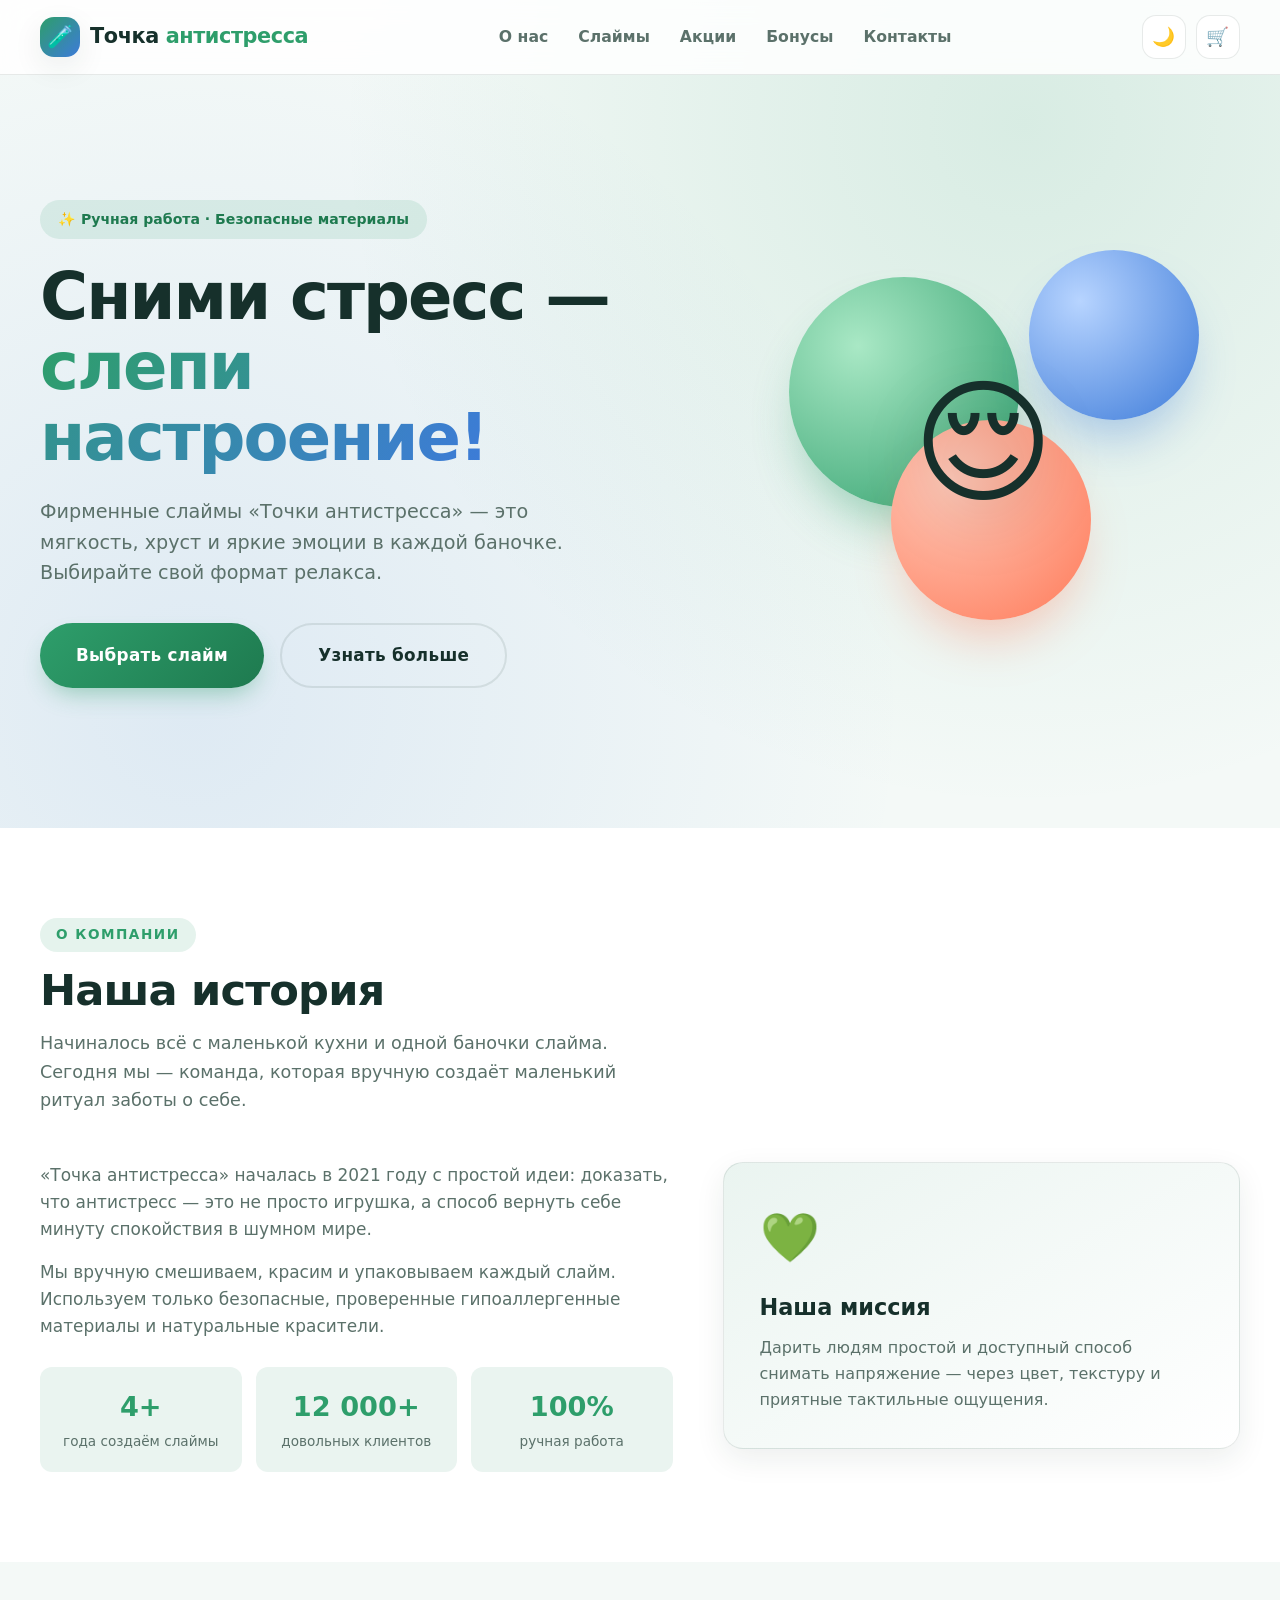
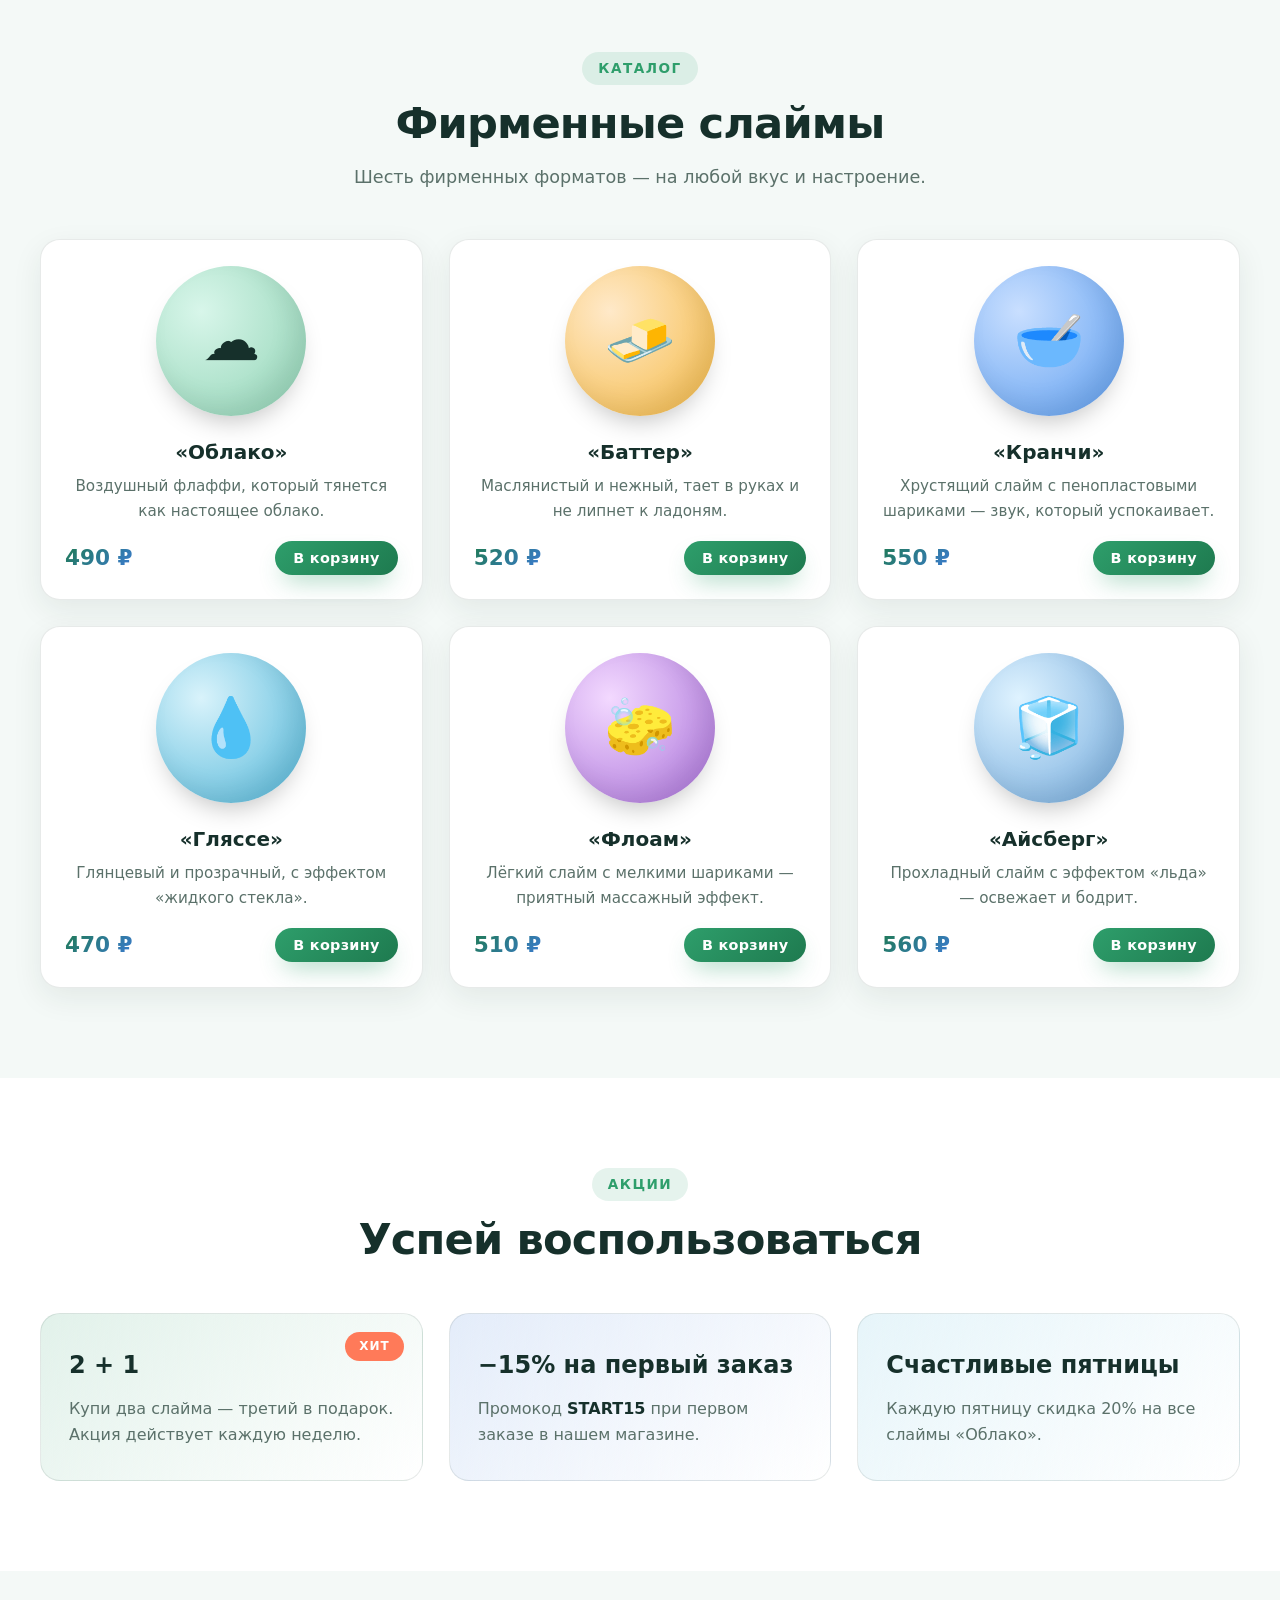
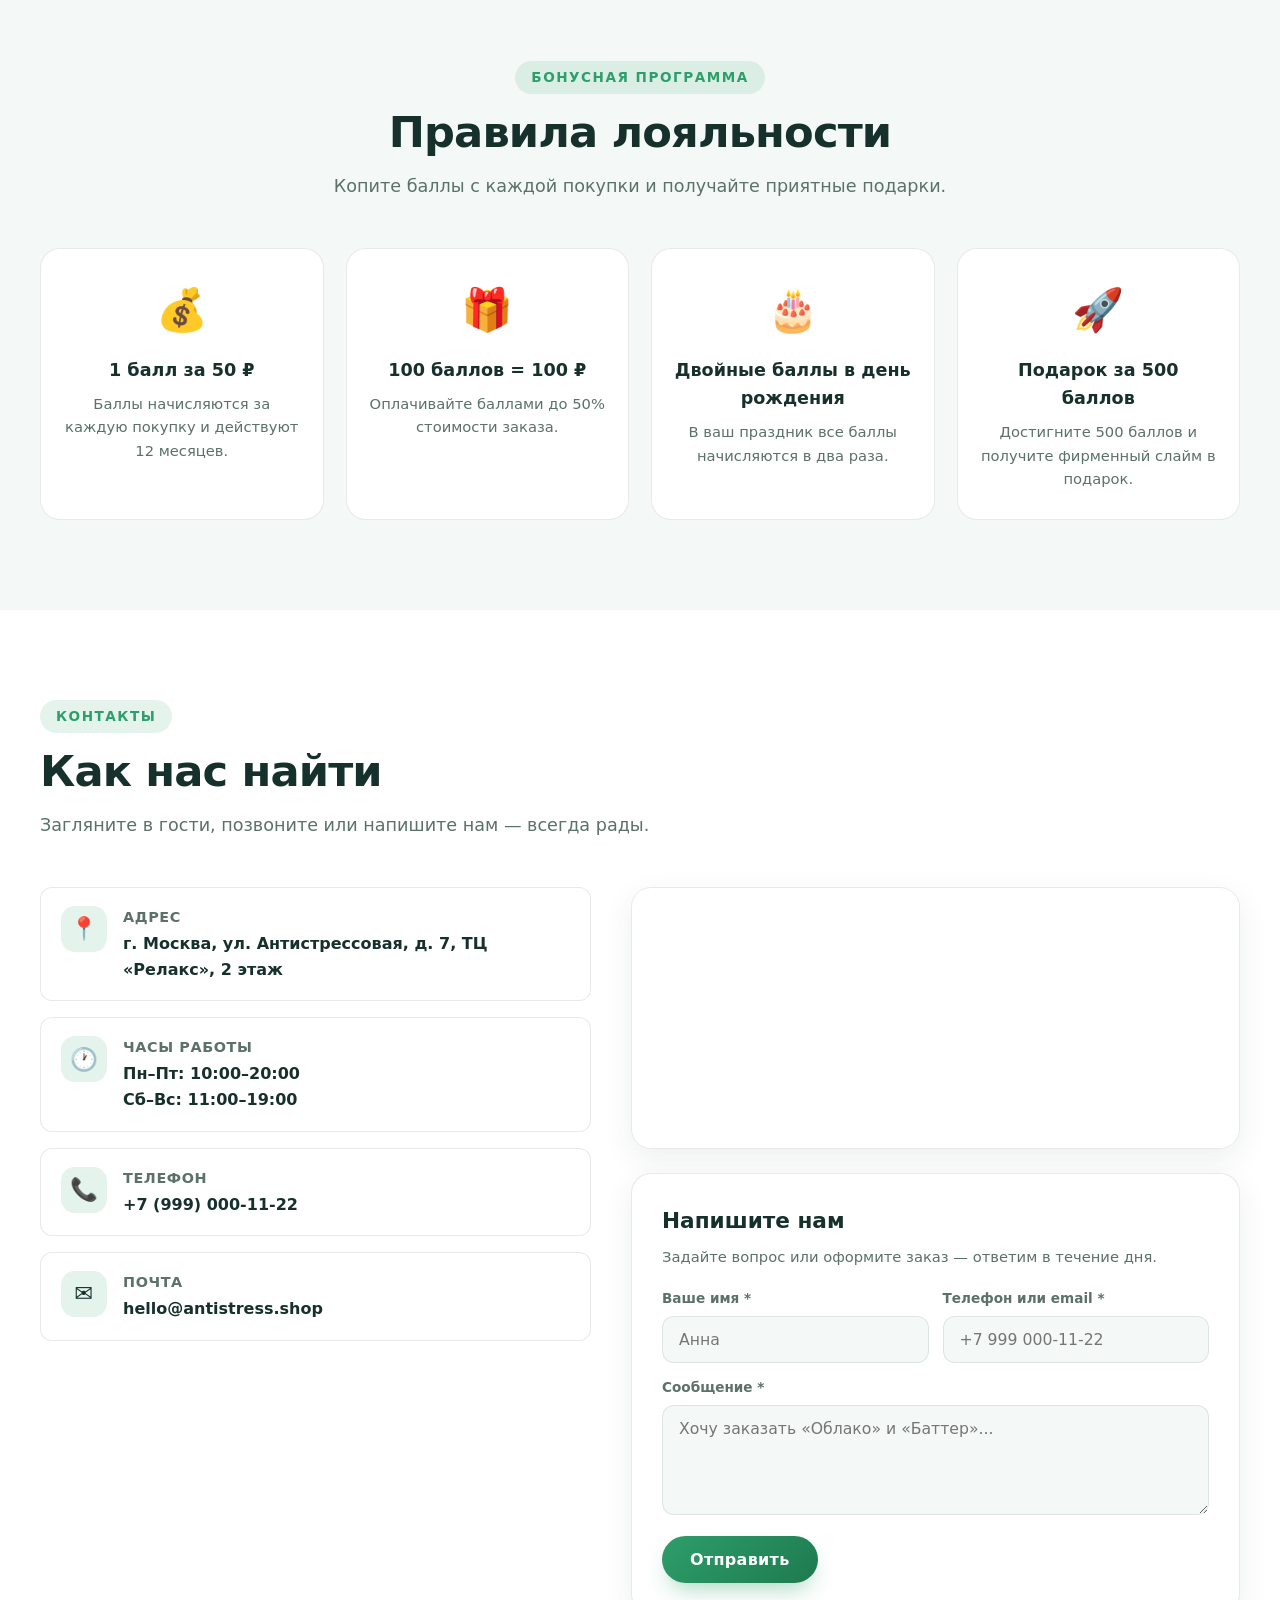
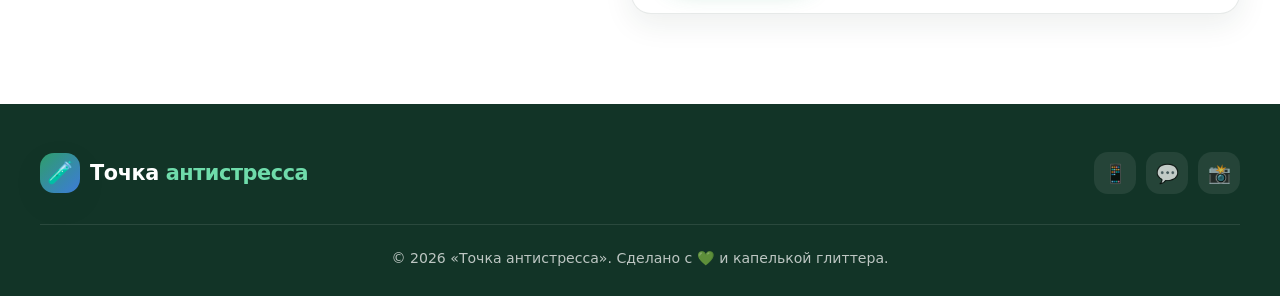
==== index.html @ 7a7b6941 "Первый коммит" ====
<!DOCTYPE html>
<html lang="ru" data-theme="light">
<head>
  <meta charset="UTF-8">
  <meta name="viewport" content="width=device-width, initial-scale=1.0">
  <title>Точка антистресса — магазин фирменных слаймов</title>

  <!-- SEO -->
  <meta name="description" content="«Точка антистресса» — фирменные слаймы ручной работы. Мягкие, хрустящие и ароматные антистрессы, которые возвращают спокойствие. Доставка по Москве.">
  <meta name="keywords" content="слаймы, антистресс, магазин слаймов, слайм ручной работы, подарок, точечка антистресса">
  <meta name="theme-color" content="#2e9e6b">

  <!-- Open Graph -->
  <meta property="og:type" content="website">
  <meta property="og:title" content="Точка антистресса — магазин фирменных слаймов">
  <meta property="og:description" content="Мягкие, хрустящие и ароматные слаймы ручной работы. Сними стресс — слепи настроение!">
  <meta property="og:locale" content="ru_RU">

  <!-- Favicon (SVG 🫧) -->
  <link rel="icon" href="data:image/svg+xml,<svg xmlns='http://www.w3.org/2000/svg' viewBox='0 0 100 100'><text y='.9em' font-size='90'>🧪</text></svg>">

  <link rel="stylesheet" href="css/styles.css">
</head>
<body>

  <!-- ===== Шапка ===== -->
  <header class="header">
    <div class="container header__inner">
      <a href="#hero" class="logo" aria-label="Точка антистресса — на главную">
        <span class="logo__icon" aria-hidden="true">🧪</span>
        <span>Точка <b>антистресса</b></span>
      </a>

      <button class="nav-burger" aria-label="Открыть меню" aria-expanded="false">
        <span></span><span></span><span></span>
      </button>

      <nav class="nav" aria-label="Основное меню">
        <ul class="nav__list">
          <li><a href="#about" class="nav__link">О нас</a></li>
          <li><a href="#products" class="nav__link">Слаймы</a></li>
          <li><a href="#promo" class="nav__link">Акции</a></li>
          <li><a href="#bonus" class="nav__link">Бонусы</a></li>
          <li><a href="#contacts" class="nav__link">Контакты</a></li>
        </ul>
      </nav>

      <div class="header__actions">
        <button class="icon-btn theme-toggle" aria-label="Переключить тему" aria-pressed="false">🌙</button>
        <button class="icon-btn cart-btn" aria-label="Открыть корзину">
          <span aria-hidden="true">🛒</span>
          <span class="cart-btn__badge" aria-hidden="true">0</span>
        </button>
      </div>
    </div>
  </header>

  <main>
    <!-- ===== Hero ===== -->
    <section id="hero" class="hero">
      <div class="container hero__inner">
        <div class="hero__content">
          <p class="hero__badge">✨ Ручная работа · Безопасные материалы</p>
          <h1 class="hero__title">Сними стресс —<br><span class="gradient-text">слепи настроение!</span></h1>
          <p class="hero__subtitle">Фирменные слаймы «Точки антистресса» — это мягкость, хруст и яркие эмоции в каждой баночке. Выбирайте свой формат релакса.</p>
          <div class="hero__actions">
            <a href="#products" class="btn btn--primary btn--lg">Выбрать слайм</a>
            <a href="#about" class="btn btn--ghost btn--lg">Узнать больше</a>
          </div>
        </div>
        <div class="hero__visual" aria-hidden="true">
          <div class="hero__blob hero__blob--1"></div>
          <div class="hero__blob hero__blob--2"></div>
          <div class="hero__blob hero__blob--3"></div>
          <div class="hero__emoji">😌</div>
        </div>
      </div>
    </section>

    <!-- ===== О нас ===== -->
    <section id="about" class="section about">
      <div class="container">
        <div class="section__head reveal">
          <p class="section__tag">О компании</p>
          <h2 class="section__title">Наша история</h2>
          <p class="section__lead">Начиналось всё с маленькой кухни и одной баночки слайма. Сегодня мы — команда, которая вручную создаёт маленький ритуал заботы о себе.</p>
        </div>
        <div class="about__grid">
          <div class="about__text reveal">
            <p>«Точка антистресса» началась в 2021 году с простой идеи: доказать, что антистресс — это не просто игрушка, а способ вернуть себе минуту спокойствия в шумном мире.</p>
            <p>Мы вручную смешиваем, красим и упаковываем каждый слайм. Используем только безопасные, проверенные гипоаллергенные материалы и натуральные красители.</p>
            <div class="about__facts">
              <div class="about__fact"><span>4+</span><small>года создаём слаймы</small></div>
              <div class="about__fact"><span>12 000+</span><small>довольных клиентов</small></div>
              <div class="about__fact"><span>100%</span><small>ручная работа</small></div>
            </div>
          </div>
          <div class="about__card reveal">
            <div class="about__card-emoji" aria-hidden="true">💚</div>
            <h3>Наша миссия</h3>
            <p>Дарить людям простой и доступный способ снимать напряжение — через цвет, текстуру и приятные тактильные ощущения.</p>
          </div>
        </div>
      </div>
    </section>

    <!-- ===== Каталог ===== -->
    <section id="products" class="section products">
      <div class="container">
        <div class="section__head section__head--center reveal">
          <p class="section__tag">Каталог</p>
          <h2 class="section__title">Фирменные слаймы</h2>
          <p class="section__lead">Шесть фирменных форматов — на любой вкус и настроение.</p>
        </div>
        <div class="products__grid">
          <article class="card reveal">
            <div class="card__media card__media--cloud" aria-hidden="true">☁️</div>
            <h3 class="card__title">«Облако»</h3>
            <p class="card__desc">Воздушный флаффи, который тянется как настоящее облако.</p>
            <div class="card__footer">
              <span class="card__price">490 ₽</span>
              <button class="btn btn--primary btn--sm btn--add" data-id="cloud" data-name="Облако" data-price="490" data-emoji="☁️">В корзину</button>
            </div>
          </article>

          <article class="card reveal">
            <div class="card__media card__media--butter" aria-hidden="true">🧈</div>
            <h3 class="card__title">«Баттер»</h3>
            <p class="card__desc">Маслянистый и нежный, тает в руках и не липнет к ладоням.</p>
            <div class="card__footer">
              <span class="card__price">520 ₽</span>
              <button class="btn btn--primary btn--sm btn--add" data-id="butter" data-name="Баттер" data-price="520" data-emoji="🧈">В корзину</button>
            </div>
          </article>

          <article class="card reveal">
            <div class="card__media card__media--crunchy" aria-hidden="true">🥣</div>
            <h3 class="card__title">«Кранчи»</h3>
            <p class="card__desc">Хрустящий слайм с пенопластовыми шариками — звук, который успокаивает.</p>
            <div class="card__footer">
              <span class="card__price">550 ₽</span>
              <button class="btn btn--primary btn--sm btn--add" data-id="crunchy" data-name="Кранчи" data-price="550" data-emoji="🥣">В корзину</button>
            </div>
          </article>

          <article class="card reveal">
            <div class="card__media card__media--glossy" aria-hidden="true">💧</div>
            <h3 class="card__title">«Гляссе»</h3>
            <p class="card__desc">Глянцевый и прозрачный, с эффектом «жидкого стекла».</p>
            <div class="card__footer">
              <span class="card__price">470 ₽</span>
              <button class="btn btn--primary btn--sm btn--add" data-id="glossy" data-name="Гляссе" data-price="470" data-emoji="💧">В корзину</button>
            </div>
          </article>

          <article class="card reveal">
            <div class="card__media card__media--floam" aria-hidden="true">🧽</div>
            <h3 class="card__title">«Флоам»</h3>
            <p class="card__desc">Лёгкий слайм с мелкими шариками — приятный массажный эффект.</p>
            <div class="card__footer">
              <span class="card__price">510 ₽</span>
              <button class="btn btn--primary btn--sm btn--add" data-id="floam" data-name="Флоам" data-price="510" data-emoji="🧽">В корзину</button>
            </div>
          </article>

          <article class="card reveal">
            <div class="card__media card__media--iceberg" aria-hidden="true">🧊</div>
            <h3 class="card__title">«Айсберг»</h3>
            <p class="card__desc">Прохладный слайм с эффектом «льда» — освежает и бодрит.</p>
            <div class="card__footer">
              <span class="card__price">560 ₽</span>
              <button class="btn btn--primary btn--sm btn--add" data-id="iceberg" data-name="Айсберг" data-price="560" data-emoji="🧊">В корзину</button>
            </div>
          </article>
        </div>
      </div>
    </section>

    <!-- ===== Акции ===== -->
    <section id="promo" class="section promo">
      <div class="container">
        <div class="section__head section__head--center reveal">
          <p class="section__tag">Акции</p>
          <h2 class="section__title">Успей воспользоваться</h2>
        </div>
        <div class="promo__grid">
          <article class="promo-card promo-card--green reveal">
            <span class="promo-card__badge">Хит</span>
            <h3 class="promo-card__title">2 + 1</h3>
            <p class="promo-card__text">Купи два слайма — третий в подарок. Акция действует каждую неделю.</p>
          </article>
          <article class="promo-card promo-card--blue reveal">
            <h3 class="promo-card__title">−15% на первый заказ</h3>
            <p class="promo-card__text">Промокод <b>START15</b> при первом заказе в нашем магазине.</p>
          </article>
          <article class="promo-card promo-card--mint reveal">
            <h3 class="promo-card__title">Счастливые пятницы</h3>
            <p class="promo-card__text">Каждую пятницу скидка 20% на все слаймы «Облако».</p>
          </article>
        </div>
      </div>
    </section>

    <!-- ===== Бонусы ===== -->
    <section id="bonus" class="section bonus">
      <div class="container">
        <div class="section__head section__head--center reveal">
          <p class="section__tag">Бонусная программа</p>
          <h2 class="section__title">Правила лояльности</h2>
          <p class="section__lead">Копите баллы с каждой покупки и получайте приятные подарки.</p>
        </div>
        <div class="bonus__grid">
          <div class="bonus__card reveal">
            <span class="bonus__icon" aria-hidden="true">💰</span>
            <h3 class="bonus__title">1 балл за 50 ₽</h3>
            <p class="bonus__text">Баллы начисляются за каждую покупку и действуют 12 месяцев.</p>
          </div>
          <div class="bonus__card reveal">
            <span class="bonus__icon" aria-hidden="true">🎁</span>
            <h3 class="bonus__title">100 баллов = 100 ₽</h3>
            <p class="bonus__text">Оплачивайте баллами до 50% стоимости заказа.</p>
          </div>
          <div class="bonus__card reveal">
            <span class="bonus__icon" aria-hidden="true">🎂</span>
            <h3 class="bonus__title">Двойные баллы в день рождения</h3>
            <p class="bonus__text">В ваш праздник все баллы начисляются в два раза.</p>
          </div>
          <div class="bonus__card reveal">
            <span class="bonus__icon" aria-hidden="true">🚀</span>
            <h3 class="bonus__title">Подарок за 500 баллов</h3>
            <p class="bonus__text">Достигните 500 баллов и получите фирменный слайм в подарок.</p>
          </div>
        </div>
      </div>
    </section>

    <!-- ===== Контакты ===== -->
    <section id="contacts" class="section contacts">
      <div class="container">
        <div class="section__head reveal">
          <p class="section__tag">Контакты</p>
          <h2 class="section__title">Как нас найти</h2>
          <p class="section__lead">Загляните в гости, позвоните или напишите нам — всегда рады.</p>
        </div>
        <div class="contacts__grid">
          <div class="contacts__info">
            <div class="contact-item reveal">
              <span class="contact-item__icon" aria-hidden="true">📍</span>
              <div>
                <h3 class="contact-item__title">Адрес</h3>
                <p class="contact-item__text">г. Москва, ул. Антистрессовая, д. 7, ТЦ «Релакс», 2 этаж</p>
              </div>
            </div>
            <div class="contact-item reveal">
              <span class="contact-item__icon" aria-hidden="true">🕐</span>
              <div>
                <h3 class="contact-item__title">Часы работы</h3>
                <p class="contact-item__text">Пн–Пт: 10:00–20:00<br>Сб–Вс: 11:00–19:00</p>
              </div>
            </div>
            <div class="contact-item reveal">
              <span class="contact-item__icon" aria-hidden="true">📞</span>
              <div>
                <h3 class="contact-item__title">Телефон</h3>
                <p class="contact-item__text"><a href="tel:+79990001122">+7 (999) 000-11-22</a></p>
              </div>
            </div>
            <div class="contact-item reveal">
              <span class="contact-item__icon" aria-hidden="true">✉️</span>
              <div>
                <h3 class="contact-item__title">Почта</h3>
                <p class="contact-item__text"><a href="mailto:hello@antistress.shop">hello@antistress.shop</a></p>
              </div>
            </div>
          </div>

          <div class="contacts__right">
            <div class="contacts__map reveal">
              <iframe
                src="https://yandex.ru/map-widget/v1/?text=Москва,%20ТЦ%20Релакс&z=16"
                title="Карта: ТЦ «Релакс» в Москве"
                loading="lazy"
                allowfullscreen></iframe>
            </div>

            <form class="form reveal" novalidate>
              <h3 class="form__title">Напишите нам</h3>
              <p class="form__hint">Задайте вопрос или оформите заказ — ответим в течение дня.</p>

              <div class="form__status" role="status" aria-live="polite"></div>

              <div class="form__row">
                <div class="form__group">
                  <label class="form__label" for="f-name">Ваше имя *</label>
                  <input class="form__input" id="f-name" name="name" type="text" placeholder="Анна" autocomplete="name">
                  <p class="form__error">Введите имя (минимум 2 символа)</p>
                </div>
                <div class="form__group">
                  <label class="form__label" for="f-contact">Телефон или email *</label>
                  <input class="form__input" id="f-contact" name="contact" type="text" placeholder="+7 999 000-11-22">
                  <p class="form__error">Введите корректный телефон или email</p>
                </div>
              </div>
              <div class="form__group">
                <label class="form__label" for="f-message">Сообщение *</label>
                <textarea class="form__textarea" id="f-message" name="message" placeholder="Хочу заказать «Облако» и «Баттер»..."></textarea>
                <p class="form__error">Сообщение должно быть не короче 10 символов</p>
              </div>
              <button type="submit" class="btn btn--primary">Отправить</button>
            </form>
          </div>
        </div>
      </div>
    </section>
  </main>

  <!-- ===== Футер ===== -->
  <footer class="footer">
    <div class="container footer__inner">
      <a href="#hero" class="logo">
        <span class="logo__icon" aria-hidden="true">🧪</span>
        <span>Точка <b>антистресса</b></span>
      </a>
      <div class="footer__socials">
        <a href="#" class="footer__social" aria-label="Telegram">📱</a>
        <a href="#" class="footer__social" aria-label="ВКонтакте">💬</a>
        <a href="#" class="footer__social" aria-label="Instagram">📸</a>
      </div>
      <p class="footer__copy">© <span class="js-year">2026</span> «Точка антистресса». Сделано с 💚 и капелькой глиттера.</p>
    </div>
  </footer>

  <!-- ===== Корзина ===== -->
  <div class="cart-modal" role="dialog" aria-modal="true" aria-label="Корзина">
    <div class="cart-modal__panel">
      <div class="cart-modal__head">
        <h2 class="cart-modal__title">🛒 Ваша корзина</h2>
        <button class="cart-modal__close" aria-label="Закрыть корзину">✕</button>
      </div>
      <div class="cart-modal__body"></div>
      <div class="cart-modal__foot">
        <div class="cart-modal__sum">
          <span>Итого:</span>
          <b class="cart-modal__sum-value">0 ₽</b>
        </div>
        <button class="btn btn--primary cart-checkout-btn">Оформить заказ</button>
      </div>
    </div>
  </div>

  <!-- Кнопка «Наверх» -->
  <button class="back-to-top" aria-label="Наверх" aria-hidden="true">↑</button>

  <script src="js/main.js" defer></script>
</body>
</html>
---- css/styles.css ----
/* ============================================================
   «Точка антистресса» — магазин слаймов
   css/styles.css — современные стили (светлая/тёмная тема)
   ============================================================ */

/* ---------- 1. Переменные и темы ---------- */
:root {
  --bg: #f4f9f7;
  --bg-alt: #ffffff;
  --bg-card: #ffffff;
  --bg-soft: #eaf4f0;
  --text: #16302b;
  --text-muted: #5b716a;
  --primary: #2e9e6b;
  --primary-dark: #1e7a4f;
  --primary-soft: rgba(46, 158, 107, 0.12);
  --accent: #3d7bd9;
  --coral: #ff7a59;
  --gold: #f5b942;
  --border: rgba(22, 48, 43, 0.1);
  --shadow: 0 10px 30px rgba(22, 48, 43, 0.08);
  --shadow-lg: 0 24px 50px rgba(22, 48, 43, 0.14);
  --radius: 20px;
  --radius-sm: 12px;
  --header-bg: rgba(255, 255, 255, 0.85);
  --header-shadow: 0 4px 20px rgba(22, 48, 43, 0.06);
  --hero-grad: radial-gradient(circle at 80% 15%, rgba(46, 158, 107, 0.14) 0%, transparent 55%),
                radial-gradient(circle at 15% 85%, rgba(61, 123, 217, 0.12) 0%, transparent 55%);
  --footer-bg: #123427;
  --footer-text: rgba(255, 255, 255, 0.72);
  --modal-bg: rgba(14, 26, 21, 0.55);
  --toast-bg: #16302b;
  --toast-text: #ffffff;
  --scrollbar-thumb: rgba(46, 158, 107, 0.45);
  --transition: 0.3s cubic-bezier(0.2, 0.9, 0.4, 1);
}

[data-theme="dark"] {
  --bg: #0e1626;
  --bg-alt: #16233a;
  --bg-card: #1b2a44;
  --bg-soft: #122035;
  --text: #e4eef5;
  --text-muted: #93a7bc;
  --primary: #3dbb7f;
  --primary-dark: #2e9e6b;
  --primary-soft: rgba(61, 187, 127, 0.16);
  --accent: #5b9df0;
  --coral: #ff8a6e;
  --gold: #ffc64b;
  --border: rgba(228, 238, 245, 0.12);
  --shadow: 0 10px 30px rgba(0, 0, 0, 0.35);
  --shadow-lg: 0 24px 50px rgba(0, 0, 0, 0.5);
  --header-bg: rgba(14, 22, 38, 0.85);
  --header-shadow: 0 4px 20px rgba(0, 0, 0, 0.4);
  --hero-grad: radial-gradient(circle at 80% 15%, rgba(61, 187, 127, 0.12) 0%, transparent 55%),
                radial-gradient(circle at 15% 85%, rgba(91, 157, 240, 0.1) 0%, transparent 55%);
  --footer-bg: #0a1622;
  --footer-text: rgba(228, 238, 245, 0.65);
  --modal-bg: rgba(4, 8, 16, 0.7);
  --toast-bg: #e4eef5;
  --toast-text: #0e1626;
  --scrollbar-thumb: rgba(61, 187, 127, 0.4);
}

/* ---------- 2. Базовые стили ---------- */
* {
  margin: 0;
  padding: 0;
  box-sizing: border-box;
}

html {
  scroll-behavior: smooth;
  scroll-padding-top: 90px;
}

body {
  font-family: 'Segoe UI', 'Manrope', system-ui, -apple-system, sans-serif;
  background: var(--bg);
  color: var(--text);
  line-height: 1.6;
  transition: background var(--transition), color var(--transition);
  overflow-x: hidden;
}

img {
  max-width: 100%;
  display: block;
}

a {
  color: inherit;
  text-decoration: none;
}

ul {
  list-style: none;
}

.container {
  width: min(1200px, 100% - 40px);
  margin-inline: auto;
}

.section {
  padding: 90px 0;
}

.section__tag {
  display: inline-block;
  font-size: 0.85rem;
  font-weight: 700;
  letter-spacing: 1.5px;
  text-transform: uppercase;
  color: var(--primary);
  background: var(--primary-soft);
  padding: 6px 16px;
  border-radius: 40px;
  margin-bottom: 14px;
}

.section__title {
  font-size: clamp(1.9rem, 4vw, 2.7rem);
  font-weight: 800;
  letter-spacing: -0.02em;
  line-height: 1.15;
  margin-bottom: 14px;
}

.section__lead {
  color: var(--text-muted);
  font-size: 1.1rem;
  max-width: 640px;
}

.section__head {
  margin-bottom: 48px;
}

.section__head--center {
  text-align: center;
}

.section__head--center .section__lead {
  margin-inline: auto;
}

/* ---------- 3. Кнопки ---------- */
.btn {
  display: inline-flex;
  align-items: center;
  justify-content: center;
  gap: 8px;
  padding: 14px 28px;
  border: none;
  border-radius: 60px;
  font-size: 1rem;
  font-weight: 700;
  font-family: inherit;
  cursor: pointer;
  transition: all var(--transition);
  letter-spacing: 0.3px;
}

.btn--primary {
  background: linear-gradient(135deg, var(--primary), var(--primary-dark));
  color: #fff;
  box-shadow: 0 12px 24px -8px rgba(46, 158, 107, 0.45);
}

.btn--primary:hover {
  transform: translateY(-3px);
  box-shadow: 0 18px 30px -8px rgba(46, 158, 107, 0.55);
}

.btn--ghost {
  background: transparent;
  color: var(--text);
  border: 2px solid var(--border);
}

.btn--ghost:hover {
  border-color: var(--primary);
  color: var(--primary);
  transform: translateY(-3px);
}

.btn--lg {
  padding: 17px 36px;
  font-size: 1.05rem;
}

.btn--sm {
  padding: 9px 18px;
  font-size: 0.9rem;
}

.btn--danger {
  background: transparent;
  color: var(--coral);
  border: 1.5px solid currentColor;
  padding: 6px 14px;
  font-size: 0.85rem;
}

.btn--danger:hover {
  background: var(--coral);
  color: #fff;
}

/* ---------- 4. Шапка ---------- */
.header {
  position: fixed;
  inset: 0 0 auto 0;
  z-index: 1000;
  background: var(--header-bg);
  backdrop-filter: blur(14px);
  -webkit-backdrop-filter: blur(14px);
  border-bottom: 1px solid var(--border);
  transition: box-shadow var(--transition), background var(--transition);
}

.header--scrolled {
  box-shadow: var(--header-shadow);
}

.header__inner {
  display: flex;
  align-items: center;
  justify-content: space-between;
  gap: 20px;
  height: 74px;
}

.logo {
  display: flex;
  align-items: center;
  gap: 10px;
  font-size: 1.3rem;
  font-weight: 800;
  letter-spacing: -0.02em;
}

.logo__icon {
  width: 40px;
  height: 40px;
  display: grid;
  place-items: center;
  font-size: 1.35rem;
  background: linear-gradient(135deg, var(--primary), var(--accent));
  border-radius: 14px;
  box-shadow: var(--shadow);
}

.logo b {
  color: var(--primary);
}

.nav__list {
  display: flex;
  align-items: center;
  gap: 30px;
}

.nav__link {
  font-weight: 600;
  font-size: 0.98rem;
  color: var(--text-muted);
  position: relative;
  padding: 6px 0;
  transition: color var(--transition);
}

.nav__link::after {
  content: '';
  position: absolute;
  left: 0;
  bottom: 0;
  width: 0;
  height: 2.5px;
  border-radius: 3px;
  background: linear-gradient(90deg, var(--primary), var(--accent));
  transition: width var(--transition);
}

.nav__link:hover {
  color: var(--primary);
}

.nav__link:hover::after {
  width: 100%;
}

.header__actions {
  display: flex;
  align-items: center;
  gap: 10px;
}

.icon-btn {
  width: 44px;
  height: 44px;
  display: grid;
  place-items: center;
  border: 1px solid var(--border);
  border-radius: 14px;
  background: var(--bg-alt);
  color: var(--text);
  cursor: pointer;
  font-size: 1.15rem;
  transition: all var(--transition);
  position: relative;
}

.icon-btn:hover {
  border-color: var(--primary);
  color: var(--primary);
  transform: translateY(-2px);
}

.cart-btn__badge {
  position: absolute;
  top: -6px;
  right: -6px;
  min-width: 20px;
  height: 20px;
  padding: 0 5px;
  display: grid;
  place-items: center;
  font-size: 0.72rem;
  font-weight: 800;
  color: #fff;
  background: var(--coral);
  border-radius: 20px;
  transform: scale(0);
  transition: transform 0.25s ease;
}

.cart-btn__badge.is-visible {
  transform: scale(1);
}

.nav-burger {
  display: none;
  flex-direction: column;
  gap: 5px;
  width: 44px;
  height: 44px;
  align-items: center;
  justify-content: center;
  border: 1px solid var(--border);
  border-radius: 14px;
  background: var(--bg-alt);
  cursor: pointer;
  z-index: 1001;
}

.nav-burger span {
  width: 20px;
  height: 2.5px;
  border-radius: 3px;
  background: var(--text);
  transition: all 0.3s ease;
}

.nav-burger.is-active span:nth-child(1) {
  transform: translateY(7.5px) rotate(45deg);
}

.nav-burger.is-active span:nth-child(2) {
  opacity: 0;
}

.nav-burger.is-active span:nth-child(3) {
  transform: translateY(-7.5px) rotate(-45deg);
}

/* ---------- 5. Hero ---------- */
.hero {
  min-height: 92vh;
  display: flex;
  align-items: center;
  padding: 120px 0 60px;
  background: var(--hero-grad), var(--bg);
  position: relative;
  overflow: hidden;
}

.hero__inner {
  display: grid;
  grid-template-columns: 1.1fr 0.9fr;
  gap: 60px;
  align-items: center;
}

.hero__badge {
  display: inline-flex;
  align-items: center;
  gap: 8px;
  font-size: 0.88rem;
  font-weight: 600;
  color: var(--primary-dark);
  background: var(--primary-soft);
  padding: 8px 18px;
  border-radius: 40px;
  margin-bottom: 22px;
}

.hero__title {
  font-size: clamp(2.6rem, 6vw, 4.1rem);
  font-weight: 800;
  line-height: 1.08;
  letter-spacing: -0.03em;
  margin-bottom: 24px;
}

.hero__title .gradient-text {
  background: linear-gradient(120deg, var(--primary), var(--accent));
  -webkit-background-clip: text;
  background-clip: text;
  -webkit-text-fill-color: transparent;
  color: transparent;
}

.hero__subtitle {
  font-size: 1.2rem;
  color: var(--text-muted);
  max-width: 540px;
  margin-bottom: 34px;
}

.hero__actions {
  display: flex;
  flex-wrap: wrap;
  gap: 16px;
}

.hero__visual {
  position: relative;
  height: 440px;
}

.hero__blob {
  position: absolute;
  border-radius: 50%;
  filter: blur(0.4px);
  animation: blobFloat 8s ease-in-out infinite;
}

.hero__blob--1 {
  width: 230px;
  height: 230px;
  top: 12%;
  left: 12%;
  background: radial-gradient(circle at 30% 30%, #a9e8c5, var(--primary));
  box-shadow: 0 30px 50px -15px rgba(46, 158, 107, 0.45);
  animation-delay: 0s;
}

.hero__blob--2 {
  width: 170px;
  height: 170px;
  top: 6%;
  right: 8%;
  background: radial-gradient(circle at 30% 30%, #b7d4ff, var(--accent));
  box-shadow: 0 30px 50px -15px rgba(61, 123, 217, 0.4);
  animation-delay: 1.8s;
}

.hero__blob--3 {
  width: 200px;
  height: 200px;
  bottom: 10%;
  left: 32%;
  background: radial-gradient(circle at 30% 30%, #ffc9b8, var(--coral));
  box-shadow: 0 30px 50px -15px rgba(255, 122, 89, 0.4);
  animation-delay: 3.6s;
}

.hero__emoji {
  position: absolute;
  inset: 0;
  display: grid;
  place-items: center;
  font-size: 8.5rem;
  filter: drop-shadow(0 20px 30px rgba(0, 0, 0, 0.18));
  animation: floatEmoji 5s ease-in-out infinite;
}

@keyframes blobFloat {
  0%, 100% { transform: translate(0, 0) scale(1); border-radius: 50%; }
  33% { transform: translate(18px, -26px) scale(1.08); border-radius: 42% 58% 68% 32% / 40% 48% 52% 60%; }
  66% { transform: translate(-16px, 18px) scale(0.94); border-radius: 60% 40% 32% 68% / 62% 30% 70% 38%; }
}

@keyframes floatEmoji {
  0%, 100% { transform: translateY(0); }
  50% { transform: translateY(-18px); }
}

/* ---------- 6. О нас ---------- */
.about {
  background: var(--bg-alt);
}

.about__grid {
  display: grid;
  grid-template-columns: 1.1fr 0.9fr;
  gap: 50px;
  align-items: start;
}

.about__text p {
  color: var(--text-muted);
  font-size: 1.06rem;
  margin-bottom: 16px;
}

.about__facts {
  display: grid;
  grid-template-columns: repeat(3, 1fr);
  gap: 14px;
  margin-top: 26px;
}

.about__fact {
  background: var(--bg-soft);
  border-radius: var(--radius-sm);
  padding: 18px 14px;
  text-align: center;
  transition: transform var(--transition);
}

.about__fact:hover {
  transform: translateY(-5px);
}

.about__fact span {
  display: block;
  font-size: 1.7rem;
  font-weight: 800;
  color: var(--primary);
}

.about__fact small {
  color: var(--text-muted);
  font-size: 0.85rem;
}

.about__card {
  background: linear-gradient(150deg, var(--bg-soft), var(--bg-alt));
  border: 1px solid var(--border);
  border-radius: var(--radius);
  padding: 36px;
  box-shadow: var(--shadow);
}

.about__card-emoji {
  font-size: 3rem;
  margin-bottom: 14px;
}

.about__card h3 {
  font-size: 1.4rem;
  margin-bottom: 10px;
}

.about__card p {
  color: var(--text-muted);
}

/* ---------- 7. Каталог ---------- */
.products {
  background: var(--bg);
}

.products__grid {
  display: grid;
  grid-template-columns: repeat(3, 1fr);
  gap: 26px;
}

.card {
  background: var(--bg-card);
  border: 1px solid var(--border);
  border-radius: var(--radius);
  padding: 26px 24px 24px;
  text-align: center;
  box-shadow: var(--shadow);
  transition: transform var(--transition), box-shadow var(--transition), border-color var(--transition);
  display: flex;
  flex-direction: column;
}

.card:hover {
  transform: translateY(-10px);
  box-shadow: var(--shadow-lg);
  border-color: rgba(46, 158, 107, 0.4);
}

.card__media {
  width: 150px;
  height: 150px;
  margin: 0 auto 20px;
  border-radius: 50%;
  display: grid;
  place-items: center;
  font-size: 3.6rem;
  transition: transform var(--transition);
  box-shadow: inset -12px -12px 24px rgba(0, 0, 0, 0.08), 0 14px 26px -10px rgba(0, 0, 0, 0.25);
}

.card:hover .card__media {
  transform: scale(1.08) rotate(6deg);
}

.card__media--cloud    { background: radial-gradient(circle at 30% 30%, #d8f6ea, #8fd3b4); }
.card__media--butter   { background: radial-gradient(circle at 30% 30%, #ffe9c9, #f5b942); }
.card__media--crunchy  { background: radial-gradient(circle at 30% 30%, #c9dfff, #5b9df0); }
.card__media--glossy   { background: radial-gradient(circle at 30% 30%, #d9f3fb, #4fb6d9); }
.card__media--floam    { background: radial-gradient(circle at 30% 30%, #f3d9ff, #a86fd9); }
.card__media--iceberg  { background: radial-gradient(circle at 30% 30%, #dff3ff, #6fa8dc); }

.card__title {
  font-size: 1.25rem;
  font-weight: 700;
  margin-bottom: 6px;
}

.card__desc {
  color: var(--text-muted);
  font-size: 0.95rem;
  margin-bottom: 18px;
  flex-grow: 1;
}

.card__footer {
  display: flex;
  align-items: center;
  justify-content: space-between;
  gap: 12px;
  margin-top: auto;
}

.card__price {
  font-size: 1.35rem;
  font-weight: 800;
  background: linear-gradient(135deg, var(--primary-dark), var(--accent));
  -webkit-background-clip: text;
  background-clip: text;
  -webkit-text-fill-color: transparent;
  color: transparent;
}

.card .btn {
  flex-shrink: 0;
}

/* ---------- 8. Акции ---------- */
.promo {
  background: var(--bg-alt);
}

.promo__grid {
  display: grid;
  grid-template-columns: repeat(3, 1fr);
  gap: 26px;
}

.promo-card {
  border-radius: var(--radius);
  padding: 32px 28px;
  position: relative;
  overflow: hidden;
  transition: transform var(--transition), box-shadow var(--transition);
  border: 1px solid var(--border);
}

.promo-card:hover {
  transform: translateY(-8px);
  box-shadow: var(--shadow-lg);
}

.promo-card--green { background: linear-gradient(140deg, rgba(46, 158, 107, 0.14), var(--bg-card)); }
.promo-card--blue  { background: linear-gradient(140deg, rgba(61, 123, 217, 0.14), var(--bg-card)); }
.promo-card--mint  { background: linear-gradient(140deg, rgba(79, 182, 217, 0.14), var(--bg-card)); }

.promo-card__badge {
  position: absolute;
  top: 18px;
  right: 18px;
  font-size: 0.75rem;
  font-weight: 800;
  text-transform: uppercase;
  letter-spacing: 1px;
  color: #fff;
  background: var(--coral);
  padding: 5px 14px;
  border-radius: 30px;
}

.promo-card__title {
  font-size: 1.5rem;
  font-weight: 800;
  margin-bottom: 12px;
}

.promo-card__text {
  color: var(--text-muted);
}

.promo-card__text b {
  color: var(--text);
}

/* ---------- 9. Бонусы ---------- */
.bonus {
  background: var(--bg);
}

.bonus__grid {
  display: grid;
  grid-template-columns: repeat(4, 1fr);
  gap: 22px;
}

.bonus__card {
  background: var(--bg-card);
  border: 1px solid var(--border);
  border-radius: var(--radius);
  padding: 28px 22px;
  text-align: center;
  transition: transform var(--transition), box-shadow var(--transition);
}

.bonus__card:hover {
  transform: translateY(-8px);
  box-shadow: var(--shadow-lg);
}

.bonus__icon {
  font-size: 2.6rem;
  display: block;
  margin-bottom: 12px;
}

.bonus__title {
  font-size: 1.1rem;
  font-weight: 700;
  margin-bottom: 8px;
}

.bonus__text {
  color: var(--text-muted);
  font-size: 0.92rem;
}

/* ---------- 10. Контакты + форма ---------- */
.contacts {
  background: var(--bg-alt);
}

.contacts__grid {
  display: grid;
  grid-template-columns: 0.95fr 1.05fr;
  gap: 40px;
  align-items: start;
}

.contacts__info {
  display: flex;
  flex-direction: column;
  gap: 16px;
}

.contact-item {
  display: flex;
  align-items: flex-start;
  gap: 16px;
  background: var(--bg-card);
  border: 1px solid var(--border);
  border-radius: var(--radius-sm);
  padding: 18px 20px;
  transition: transform var(--transition), border-color var(--transition);
}

.contact-item:hover {
  transform: translateX(6px);
  border-color: rgba(46, 158, 107, 0.4);
}

.contact-item__icon {
  width: 46px;
  height: 46px;
  flex-shrink: 0;
  display: grid;
  place-items: center;
  font-size: 1.4rem;
  background: var(--primary-soft);
  border-radius: 14px;
}

.contact-item__title {
  font-size: 0.9rem;
  color: var(--text-muted);
  font-weight: 600;
  text-transform: uppercase;
  letter-spacing: 0.6px;
  margin-bottom: 2px;
}

.contact-item__text {
  font-weight: 600;
}

.contact-item__text a:hover {
  color: var(--primary);
}

.contacts__right {
  display: flex;
  flex-direction: column;
  gap: 24px;
}

.contacts__map {
  border-radius: var(--radius);
  overflow: hidden;
  border: 1px solid var(--border);
  box-shadow: var(--shadow);
  line-height: 0;
}

.contacts__map iframe {
  width: 100%;
  height: 260px;
  border: 0;
  filter: grayscale(20%);
}

.form {
  background: var(--bg-card);
  border: 1px solid var(--border);
  border-radius: var(--radius);
  padding: 30px;
  box-shadow: var(--shadow);
}

.form__title {
  font-size: 1.35rem;
  font-weight: 700;
  margin-bottom: 6px;
}

.form__hint {
  color: var(--text-muted);
  font-size: 0.92rem;
  margin-bottom: 20px;
}

.form__row {
  display: grid;
  grid-template-columns: 1fr 1fr;
  gap: 14px;
}

.form__group {
  margin-bottom: 14px;
}

.form__label {
  display: block;
  font-size: 0.85rem;
  font-weight: 600;
  margin-bottom: 6px;
  color: var(--text-muted);
}

.form__input,
.form__textarea {
  width: 100%;
  padding: 13px 16px;
  border: 1.5px solid var(--border);
  border-radius: var(--radius-sm);
  background: var(--bg);
  color: var(--text);
  font-family: inherit;
  font-size: 0.98rem;
  transition: border-color var(--transition), box-shadow var(--transition);
}

.form__input:focus,
.form__textarea:focus {
  outline: none;
  border-color: var(--primary);
  box-shadow: 0 0 0 4px var(--primary-soft);
}

.form__textarea {
  resize: vertical;
  min-height: 110px;
}

.form__input.is-invalid,
.form__textarea.is-invalid {
  border-color: var(--coral);
}

.form__error {
  display: none;
  color: var(--coral);
  font-size: 0.82rem;
  margin-top: 5px;
}

.form__error.is-visible {
  display: block;
}

.form__status {
  display: none;
  align-items: center;
  gap: 10px;
  padding: 14px 18px;
  border-radius: var(--radius-sm);
  font-weight: 600;
  margin-bottom: 16px;
}

.form__status.is-visible {
  display: flex;
}

.form__status--success {
  background: var(--primary-soft);
  color: var(--primary-dark);
}

/* ---------- 11. Футер ---------- */
.footer {
  background: var(--footer-bg);
  color: var(--footer-text);
  padding: 48px 0 26px;
}

.footer__inner {
  display: flex;
  flex-wrap: wrap;
  align-items: center;
  justify-content: space-between;
  gap: 20px;
}

.footer .logo {
  color: #fff;
}

.footer .logo b {
  color: #6fdcab;
}

.footer__socials {
  display: flex;
  gap: 10px;
}

.footer__social {
  width: 42px;
  height: 42px;
  display: grid;
  place-items: center;
  font-size: 1.15rem;
  border-radius: 14px;
  background: rgba(255, 255, 255, 0.08);
  transition: background var(--transition), transform var(--transition);
}

.footer__social:hover {
  background: rgba(111, 220, 171, 0.25);
  transform: translateY(-3px);
}

.footer__copy {
  width: 100%;
  text-align: center;
  font-size: 0.88rem;
  border-top: 1px solid rgba(255, 255, 255, 0.1);
  padding-top: 22px;
  margin-top: 10px;
}

/* ---------- 12. Корзина (модальное окно) ---------- */
.cart-modal {
  position: fixed;
  inset: 0;
  z-index: 2000;
  background: var(--modal-bg);
  backdrop-filter: blur(6px);
  -webkit-backdrop-filter: blur(6px);
  display: flex;
  justify-content: flex-end;
  opacity: 0;
  visibility: hidden;
  transition: opacity 0.3s ease, visibility 0.3s ease;
}

.cart-modal.is-open {
  opacity: 1;
  visibility: visible;
}

.cart-modal__panel {
  width: min(420px, 100%);
  height: 100%;
  background: var(--bg-alt);
  display: flex;
  flex-direction: column;
  transform: translateX(100%);
  transition: transform 0.35s cubic-bezier(0.2, 0.9, 0.4, 1);
}

.cart-modal.is-open .cart-modal__panel {
  transform: translateX(0);
}

.cart-modal__head {
  display: flex;
  align-items: center;
  justify-content: space-between;
  padding: 20px 24px;
  border-bottom: 1px solid var(--border);
}

.cart-modal__title {
  font-size: 1.3rem;
  font-weight: 800;
}

.cart-modal__close {
  width: 38px;
  height: 38px;
  display: grid;
  place-items: center;
  border: 1px solid var(--border);
  border-radius: 12px;
  background: transparent;
  color: var(--text);
  cursor: pointer;
  font-size: 1.05rem;
  transition: all var(--transition);
}

.cart-modal__close:hover {
  border-color: var(--coral);
  color: var(--coral);
  transform: rotate(90deg);
}

.cart-modal__body {
  flex-grow: 1;
  overflow-y: auto;
  padding: 20px 24px;
}

.cart-empty {
  text-align: center;
  padding: 60px 10px;
  color: var(--text-muted);
}

.cart-empty__icon {
  font-size: 4rem;
  display: block;
  margin-bottom: 14px;
  opacity: 0.6;
}

.cart-item {
  display: flex;
  align-items: center;
  gap: 14px;
  padding: 14px 0;
  border-bottom: 1px solid var(--border);
}

.cart-item:last-child {
  border-bottom: none;
}

.cart-item__emoji {
  width: 54px;
  height: 54px;
  flex-shrink: 0;
  display: grid;
  place-items: center;
  font-size: 1.6rem;
  background: var(--bg-soft);
  border-radius: 14px;
}

.cart-item__info {
  flex-grow: 1;
  min-width: 0;
}

.cart-item__name {
  font-weight: 700;
  font-size: 0.98rem;
}

.cart-item__price {
  color: var(--text-muted);
  font-size: 0.88rem;
}

.cart-item__qty {
  display: flex;
  align-items: center;
  gap: 8px;
  margin-top: 6px;
}

.qty-btn {
  width: 26px;
  height: 26px;
  display: grid;
  place-items: center;
  border: 1px solid var(--border);
  border-radius: 8px;
  background: transparent;
  color: var(--text);
  cursor: pointer;
  font-size: 0.95rem;
  transition: all var(--transition);
}

.qty-btn:hover {
  border-color: var(--primary);
  color: var(--primary);
}

.cart-item__qty-value {
  font-weight: 700;
  min-width: 20px;
  text-align: center;
}

.cart-item__total {
  font-weight: 800;
  white-space: nowrap;
}

.cart-modal__foot {
  padding: 20px 24px;
  border-top: 1px solid var(--border);
}

.cart-modal__sum {
  display: flex;
  justify-content: space-between;
  align-items: center;
  font-size: 1.15rem;
  font-weight: 700;
  margin-bottom: 16px;
}

.cart-modal__sum b {
  font-size: 1.45rem;
  color: var(--primary);
}

.cart-modal .btn {
  width: 100%;
}

/* ---------- 13. Утилиты ---------- */
.toast {
  position: fixed;
  bottom: 88px;
  left: 50%;
  transform: translateX(-50%) translateY(20px);
  z-index: 3000;
  max-width: min(420px, calc(100% - 32px));
  padding: 14px 22px;
  background: var(--toast-bg);
  color: var(--toast-text);
  font-weight: 600;
  font-size: 0.95rem;
  text-align: center;
  border-radius: 16px;
  box-shadow: var(--shadow-lg);
  opacity: 0;
  visibility: hidden;
  transition: opacity 0.3s ease, transform 0.3s ease, visibility 0.3s ease;
}

.toast.is-visible {
  opacity: 1;
  visibility: visible;
  transform: translateX(-50%) translateY(0);
}

.form__status--error {
  background: rgba(255, 122, 89, 0.14);
  color: var(--coral);
}

.back-to-top {
  position: fixed;
  right: 24px;
  bottom: 24px;
  z-index: 1500;
  width: 50px;
  height: 50px;
  display: grid;
  place-items: center;
  border: none;
  border-radius: 16px;
  background: linear-gradient(135deg, var(--primary), var(--primary-dark));
  color: #fff;
  font-size: 1.2rem;
  cursor: pointer;
  box-shadow: var(--shadow-lg);
  opacity: 0;
  visibility: hidden;
  transform: translateY(16px);
  transition: all var(--transition);
}

.back-to-top.is-visible {
  opacity: 1;
  visibility: visible;
  transform: translateY(0);
}

.back-to-top:hover {
  transform: translateY(-4px);
}

.reveal {
  opacity: 0;
  transform: translateY(34px);
  transition: opacity 0.7s ease, transform 0.7s ease;
}

.reveal.is-visible {
  opacity: 1;
  transform: translateY(0);
}

::selection {
  background: var(--primary);
  color: #fff;
}

::-webkit-scrollbar {
  width: 10px;
}

::-webkit-scrollbar-track {
  background: var(--bg);
}

::-webkit-scrollbar-thumb {
  background: var(--scrollbar-thumb);
  border-radius: 10px;
}

::-webkit-scrollbar-thumb:hover {
  background: var(--primary);
}

/* ---------- 14. Адаптивность ---------- */
@media (max-width: 992px) {
  .hero__inner {
    grid-template-columns: 1fr;
    text-align: center;
    gap: 40px;
  }

  .hero__subtitle,
  .hero__actions {
    margin-inline: auto;
    justify-content: center;
  }

  .hero__visual {
    height: 340px;
    max-width: 500px;
    margin-inline: auto;
  }

  .about__grid {
    grid-template-columns: 1fr;
  }

  .products__grid,
  .promo__grid {
    grid-template-columns: repeat(2, 1fr);
  }

  .bonus__grid {
    grid-template-columns: repeat(2, 1fr);
  }

  .contacts__grid {
    grid-template-columns: 1fr;
  }
}

@media (max-width: 768px) {
  .section {
    padding: 60px 0;
  }

  .nav-burger {
    display: flex;
  }

  .nav {
    position: fixed;
    inset: 74px 0 auto 0;
    height: calc(100vh - 74px);
    background: var(--bg-alt);
    padding: 30px 24px;
    transform: translateY(-130%);
    transition: transform 0.4s cubic-bezier(0.2, 0.9, 0.4, 1);
    overflow-y: auto;
  }

  .nav.is-open {
    transform: translateY(0);
  }

  .nav__list {
    flex-direction: column;
    align-items: stretch;
    gap: 8px;
  }

  .nav__link {
    display: block;
    font-size: 1.15rem;
    padding: 14px 8px;
    border-bottom: 1px solid var(--border);
  }

  .nav__link::after {
    display: none;
  }

  .hero {
    padding-top: 110px;
  }

  .hero__title {
    font-size: clamp(2.2rem, 9vw, 3rem);
  }

  .hero__visual {
    height: 280px;
  }

  .hero__emoji {
    font-size: 6rem;
  }

  .products__grid,
  .promo__grid,
  .bonus__grid {
    grid-template-columns: 1fr;
  }

  .card {
    max-width: 420px;
    margin-inline: auto;
    width: 100%;
  }

  .about__facts {
    grid-template-columns: 1fr;
  }

  .form__row {
    grid-template-columns: 1fr;
  }
}

@media (max-width: 480px) {
  .container {
    width: min(1200px, 100% - 24px);
  }

  .header__inner {
    height: 64px;
  }

  .nav {
    inset: 64px 0 auto 0;
    height: calc(100vh - 64px);
  }

  .logo {
    font-size: 1.05rem;
  }

  .logo__icon {
    width: 34px;
    height: 34px;
    font-size: 1.1rem;
  }

  .icon-btn {
    width: 40px;
    height: 40px;
  }

  .hero__title {
    font-size: 2.1rem;
  }

  .hero__subtitle {
    font-size: 1.05rem;
  }

  .hero__actions .btn {
    width: 100%;
  }

  .hero__blob--1 { width: 170px; height: 170px; }
  .hero__blob--2 { width: 130px; height: 130px; }
  .hero__blob--3 { width: 150px; height: 150px; }

  .section__title {
    font-size: 1.7rem;
  }

  .promo-card {
    padding: 26px 22px;
  }
}

/* ---------- 15. Уменьшение анимаций ---------- */
@media (prefers-reduced-motion: reduce) {
  html {
    scroll-behavior: auto;
  }

  *,
  *::before,
  *::after {
    animation-duration: 0.01ms !important;
    animation-iteration-count: 1 !important;
    transition-duration: 0.01ms !important;
  }

  .reveal {
    opacity: 1;
    transform: none;
  }
}
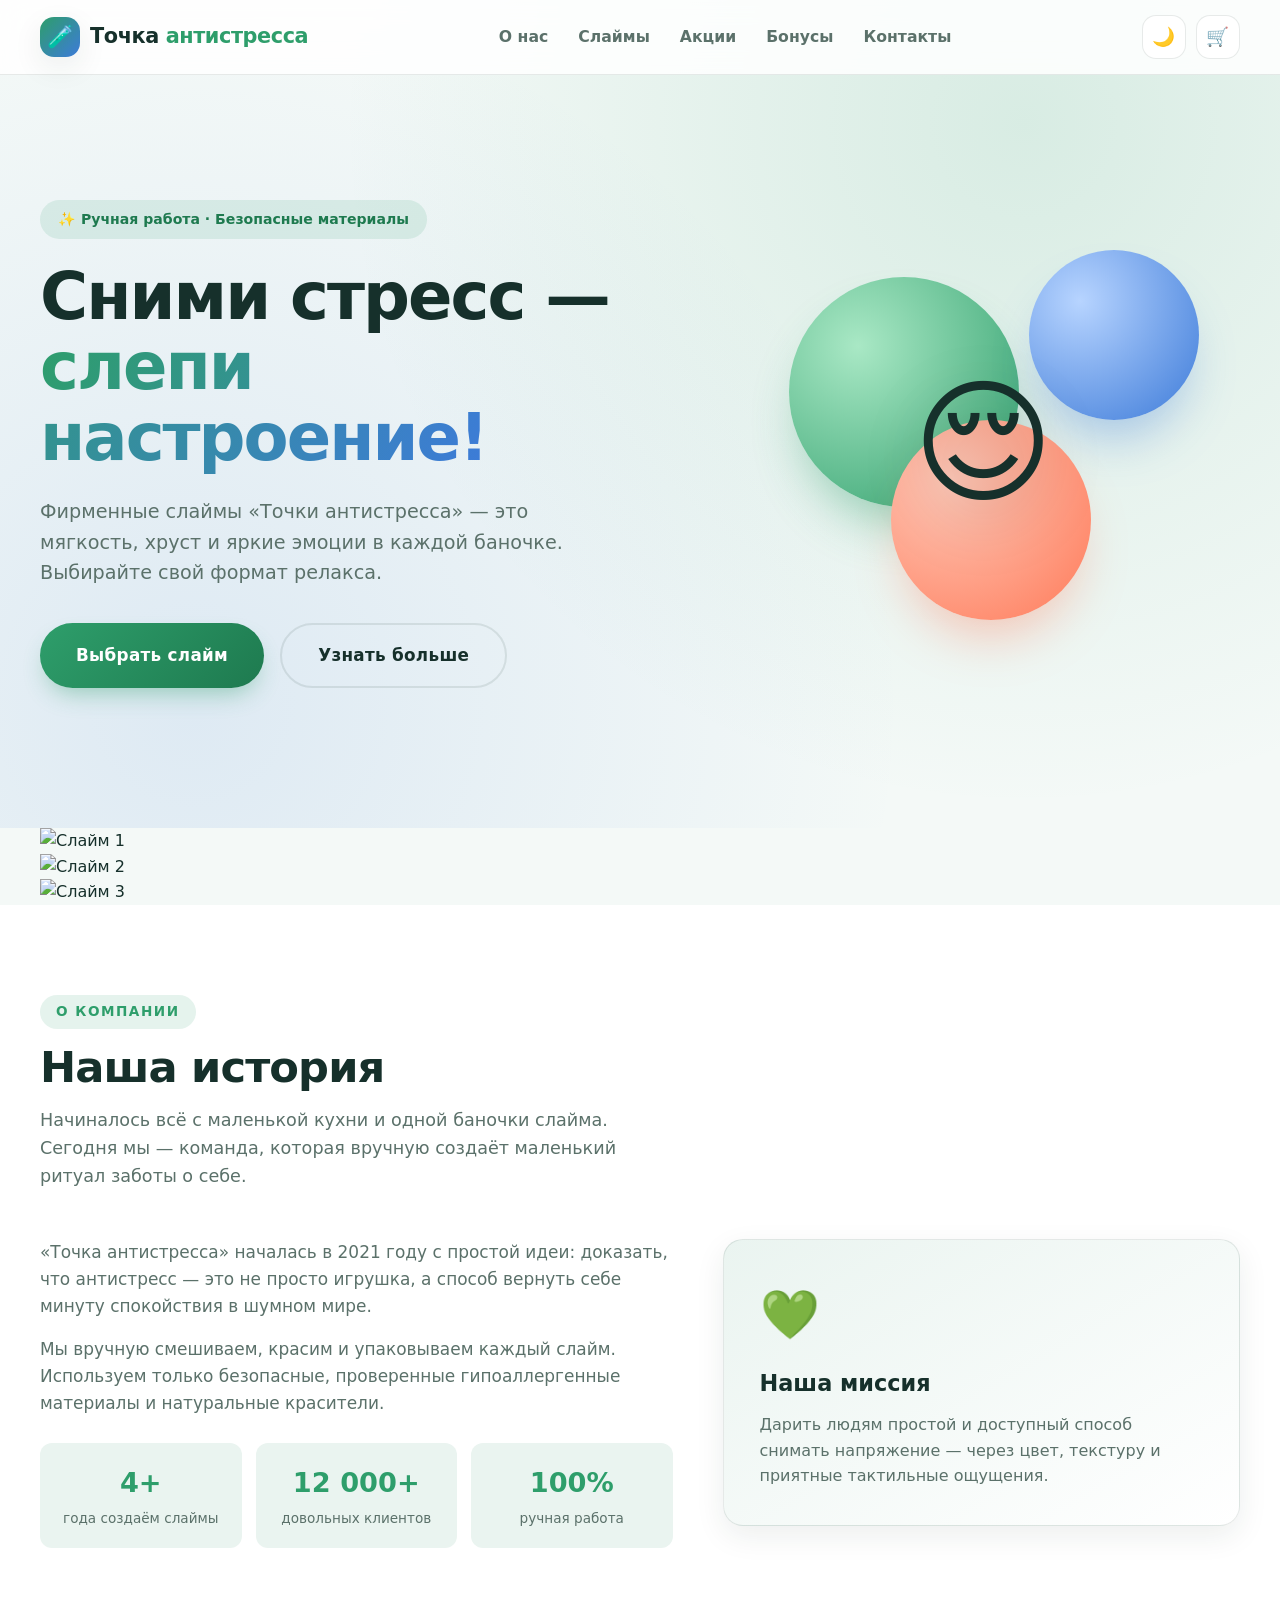
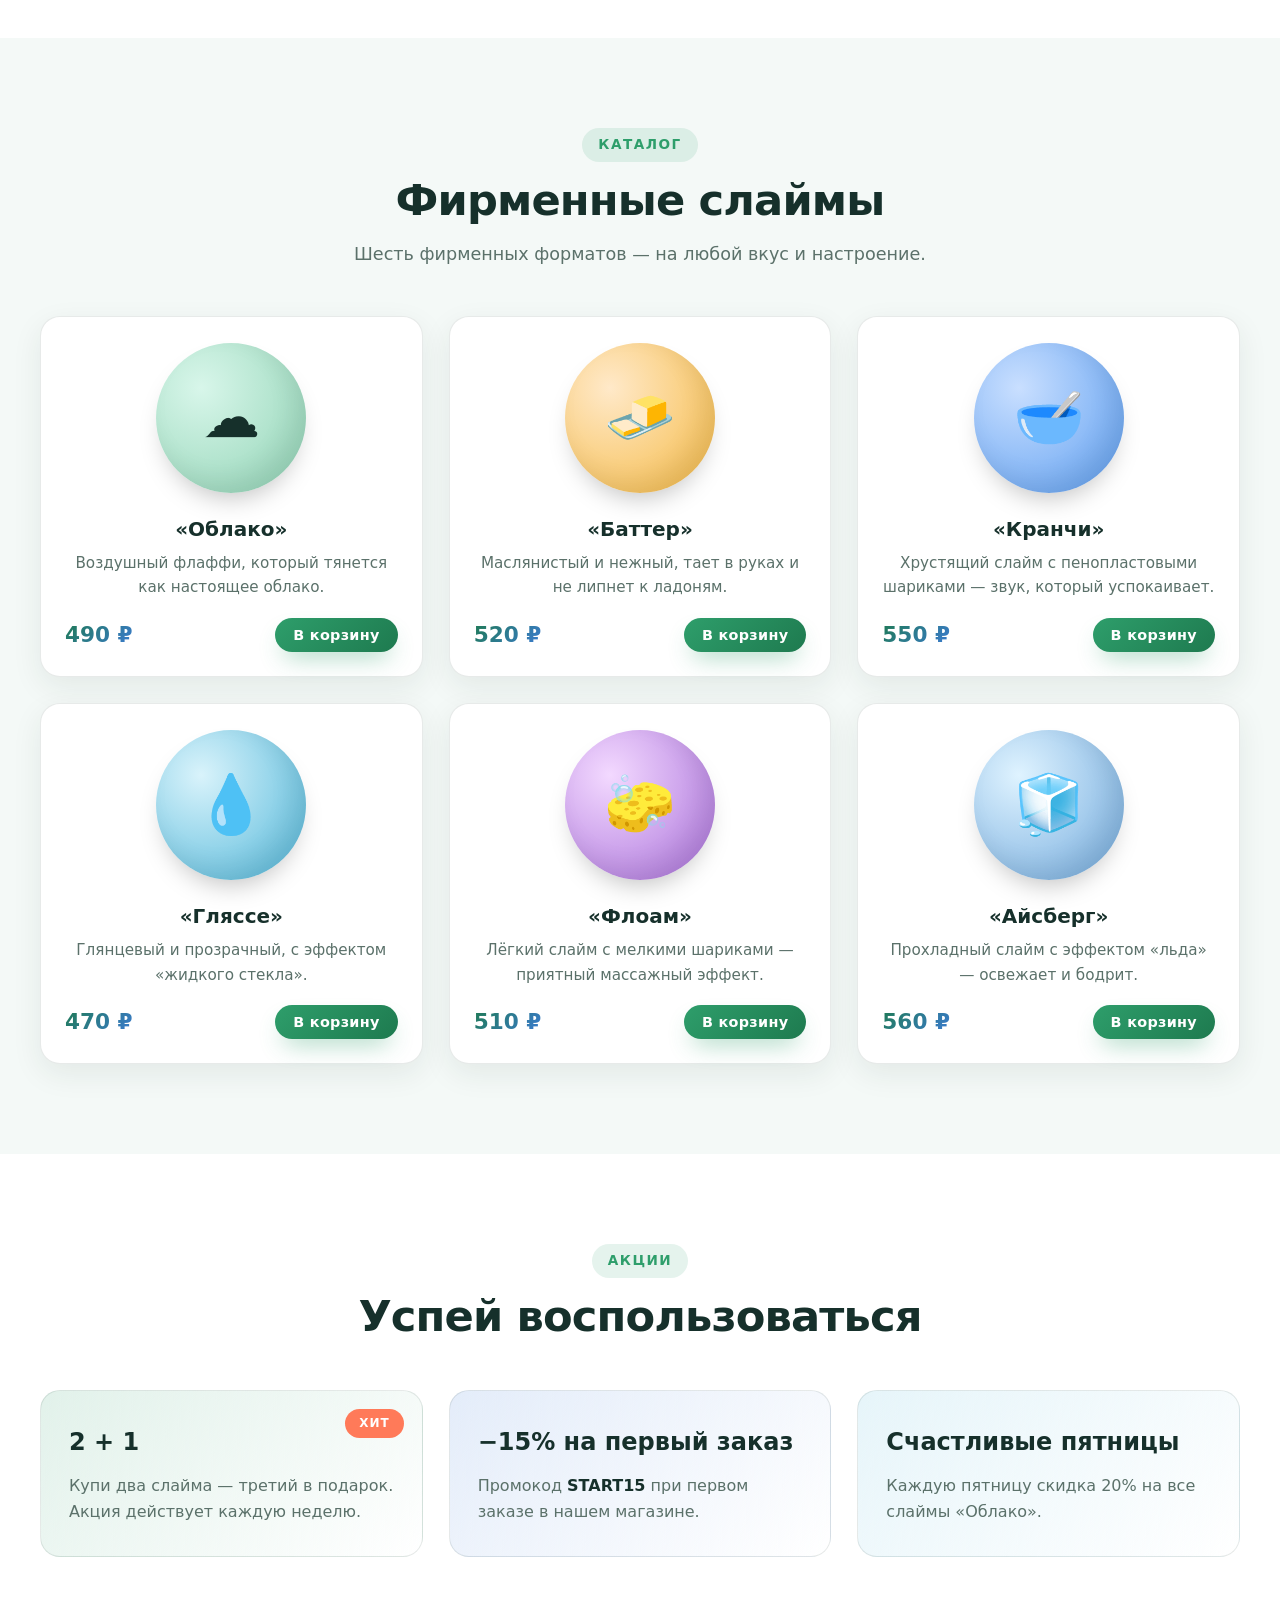
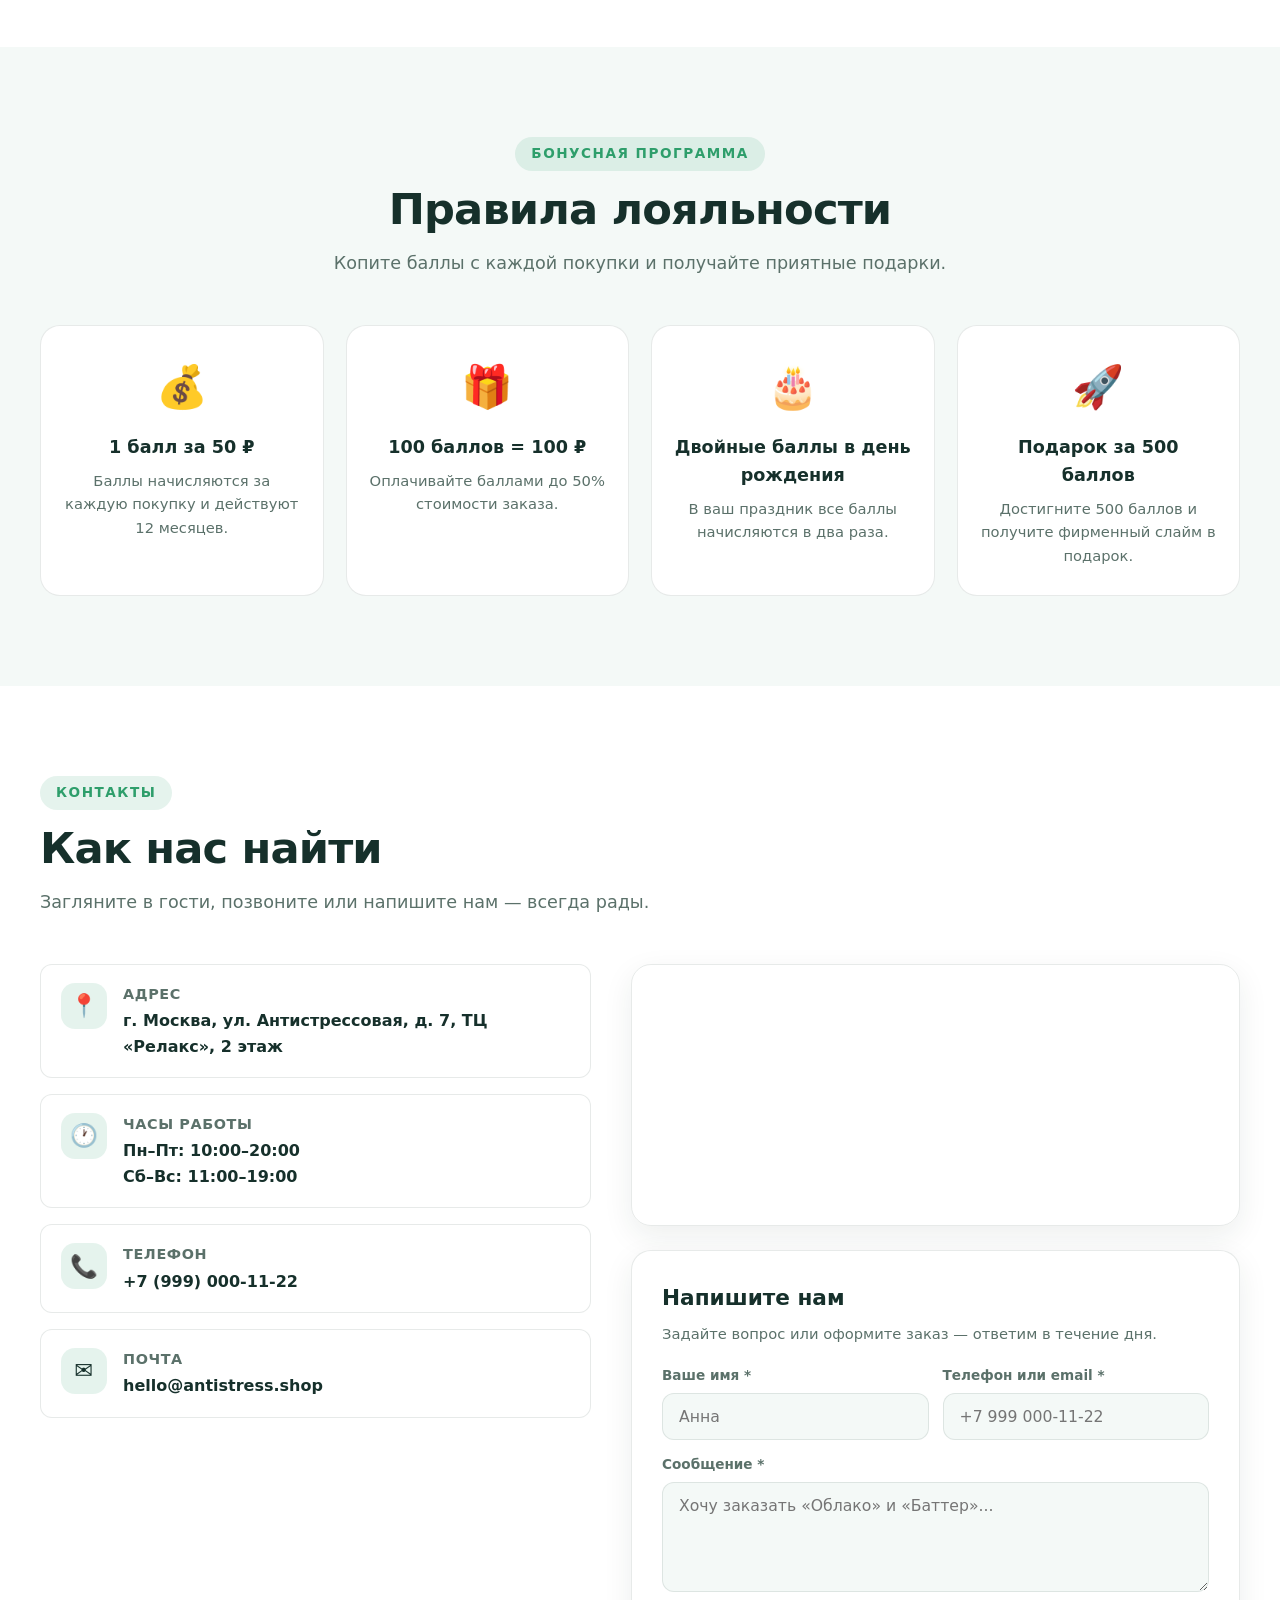
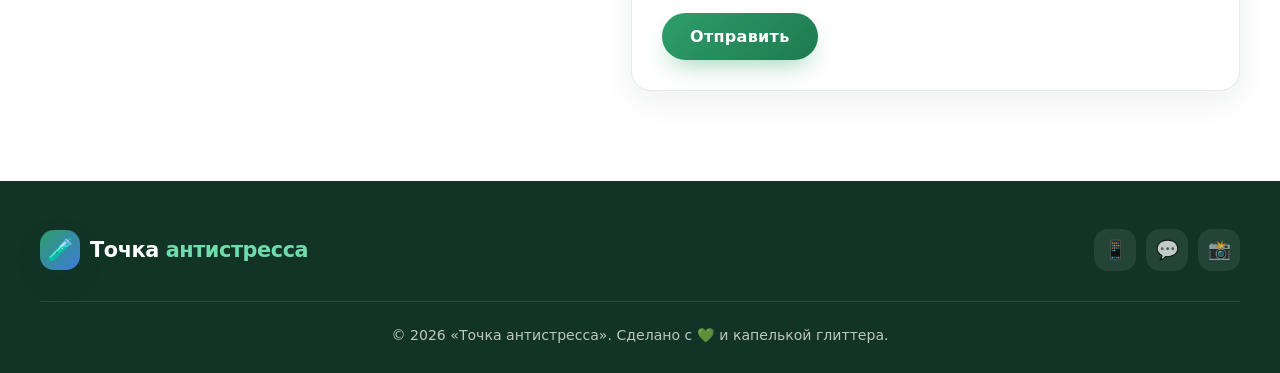
==== commit 03eb2eb4: "Добавила картинки слаймов" ====
--- a/index.html
+++ b/index.html
@@ -76,7 +76,14 @@
         </div>
       </div>
     </section>
-
+    <div class="container">
+      <img src="slimee/slime_1.jpg" alt="Слайм 1"
+      width="300">
+      <img src="slimee/slime_2.jpg" alt="Слайм 2"
+      width="300">
+      <img src="slimee/slime_3.jpg" alt="Слайм 3"
+      width="300">
+      </div>
     <!-- ===== О нас ===== -->
     <section id="about" class="section about">
       <div class="container">
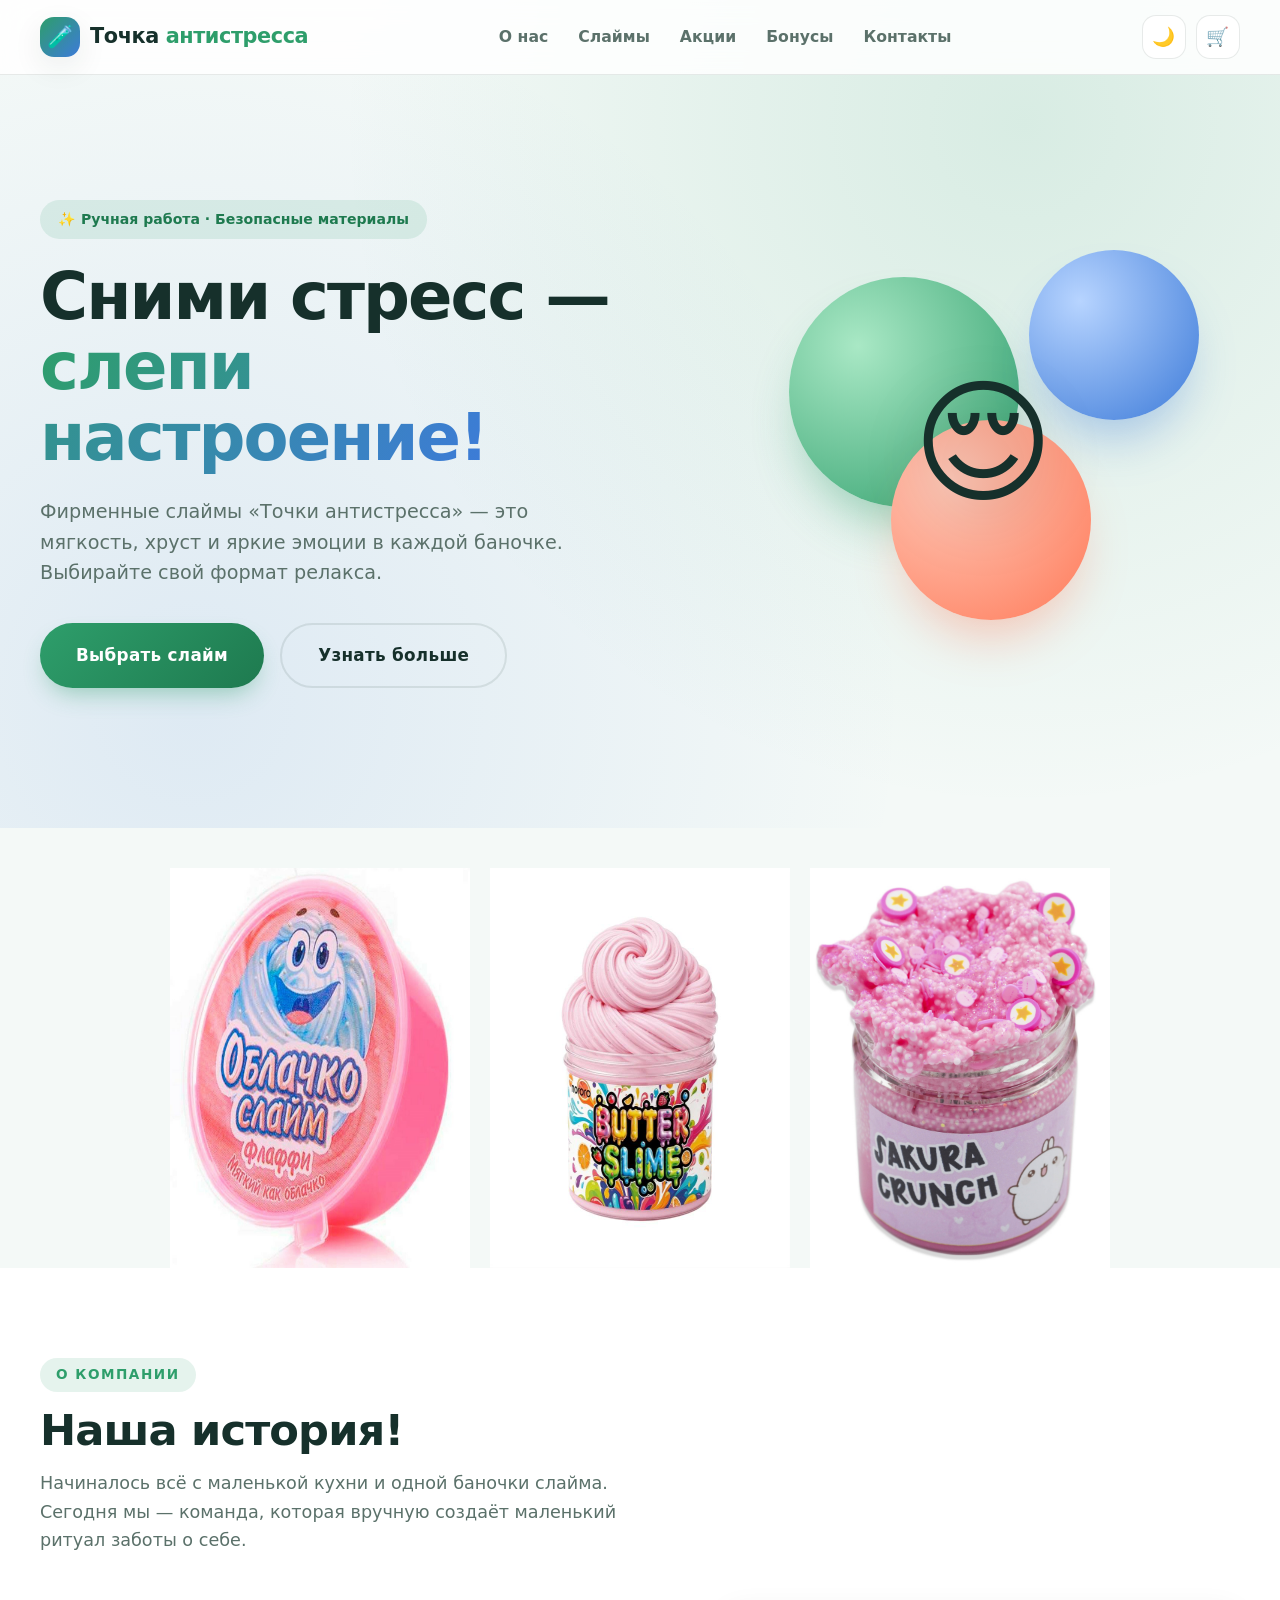
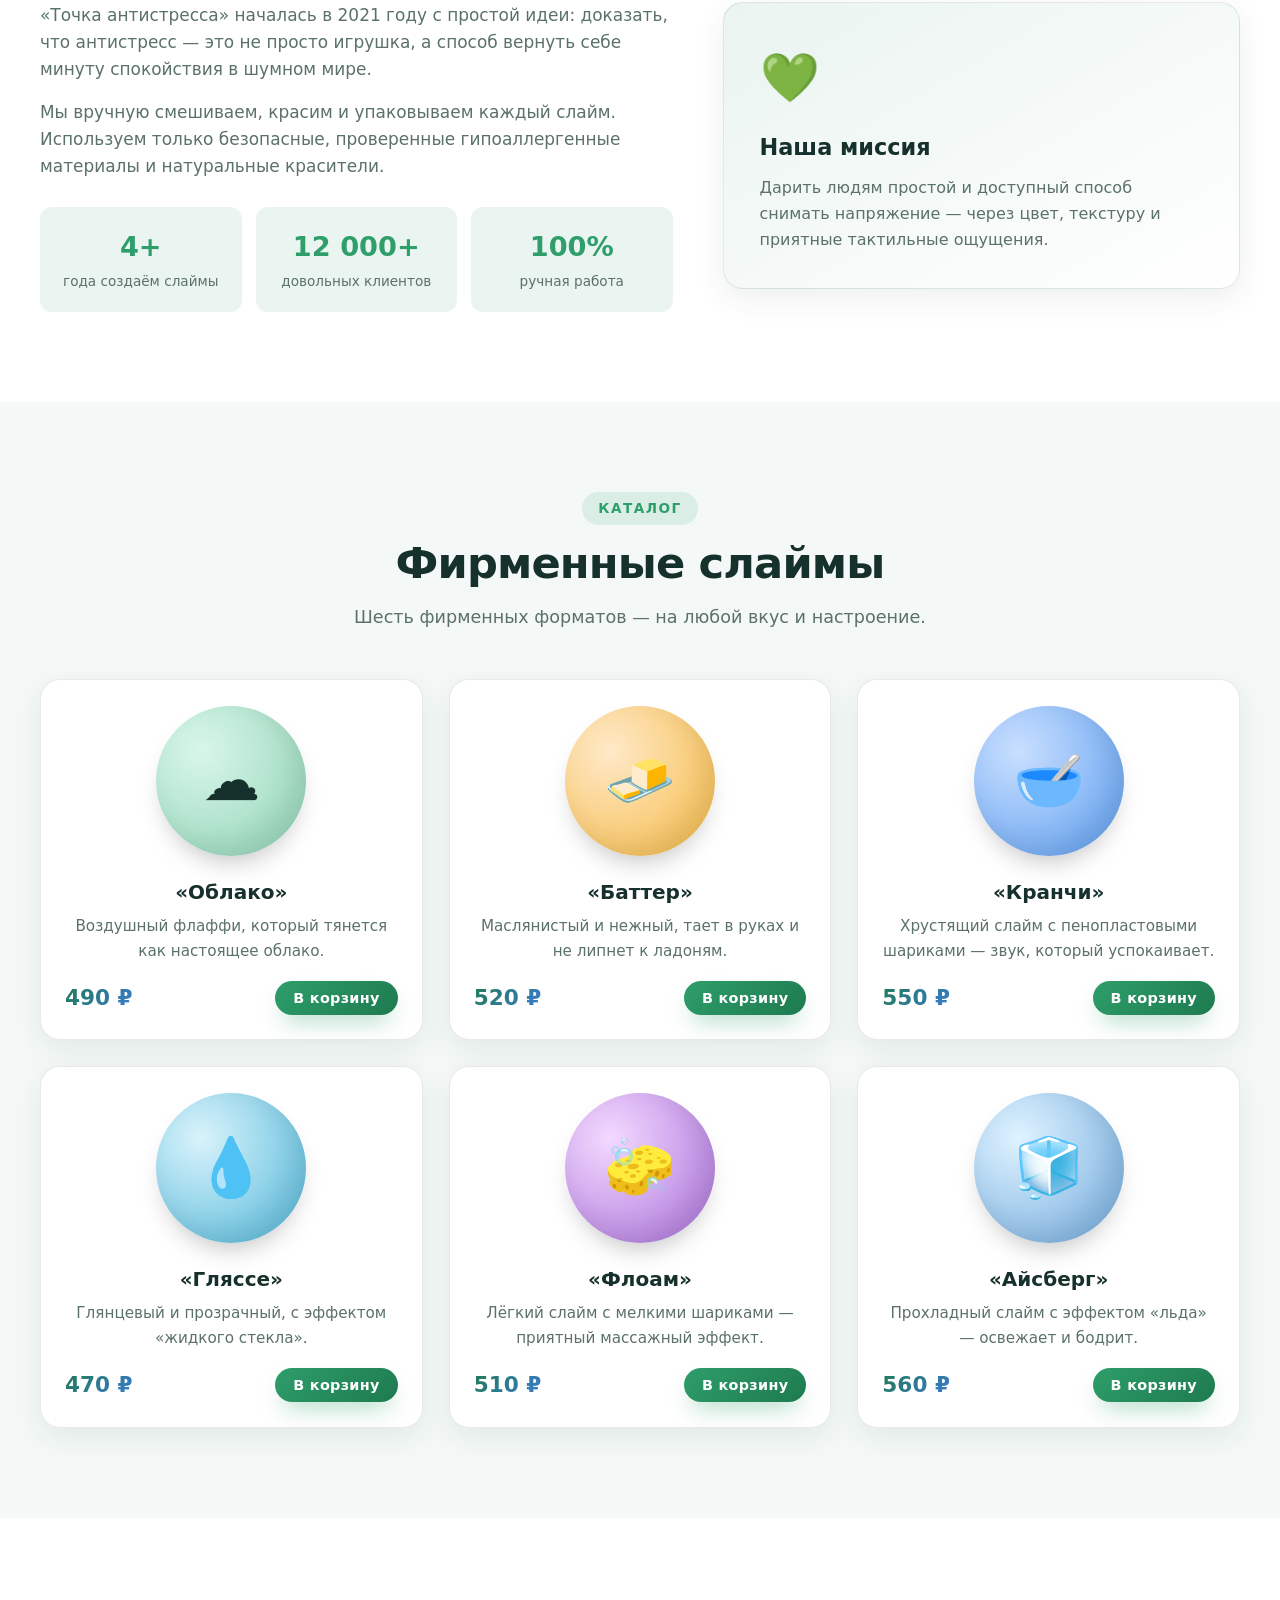
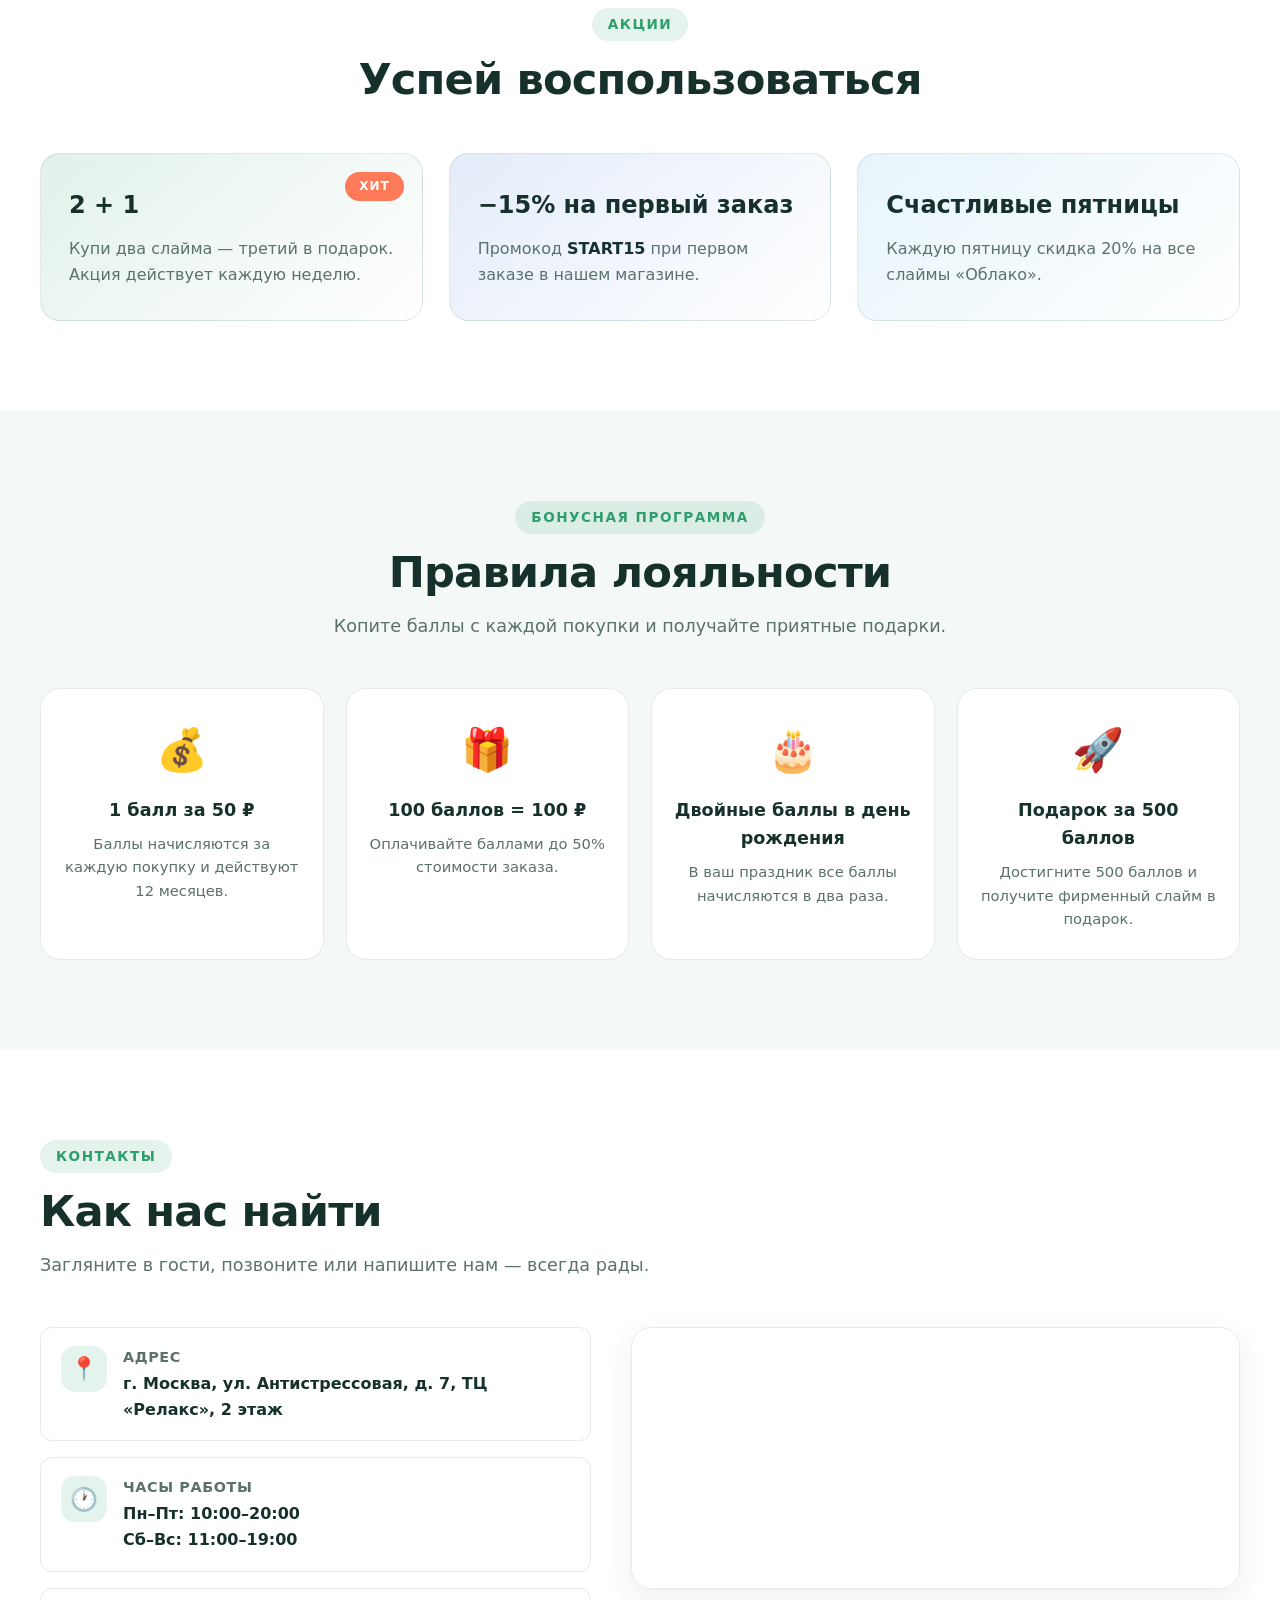
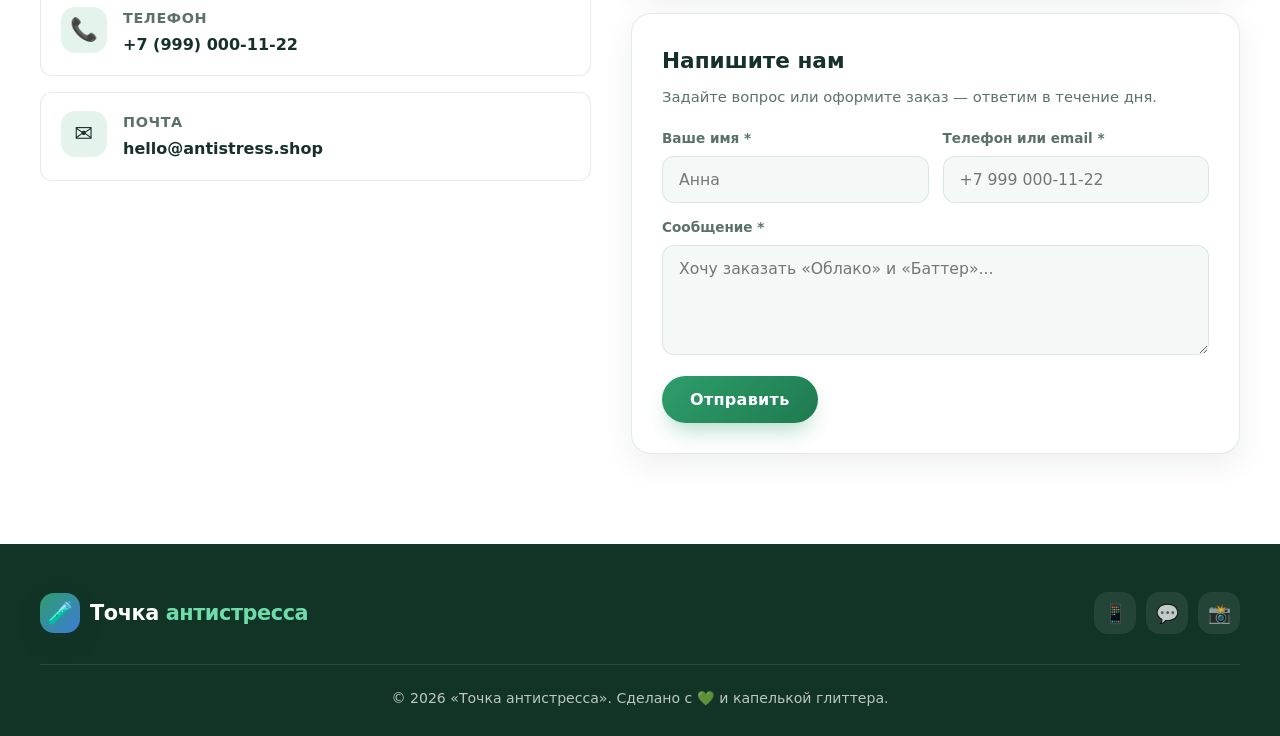
==== commit bd71b22b: "Измени заголовок в ветке 3" ====
--- a/index.html
+++ b/index.html
@@ -76,7 +76,7 @@
         </div>
       </div>
     </section>
-    <div class="container">
+    <div class="container" style="display: flex; gap: 20px; justify-content: center; flex-wrap: wrap; margin-top: 40px;">
       <img src="slimee/slime_1.jpg" alt="Слайм 1"
       width="300">
       <img src="slimee/slime_2.jpg" alt="Слайм 2"
@@ -89,7 +89,7 @@
       <div class="container">
         <div class="section__head reveal">
           <p class="section__tag">О компании</p>
-          <h2 class="section__title">Наша история</h2>
+          <h2 class="section__title">Наша история!</h2>
           <p class="section__lead">Начиналось всё с маленькой кухни и одной баночки слайма. Сегодня мы — команда, которая вручную создаёт маленький ритуал заботы о себе.</p>
         </div>
         <div class="about__grid">
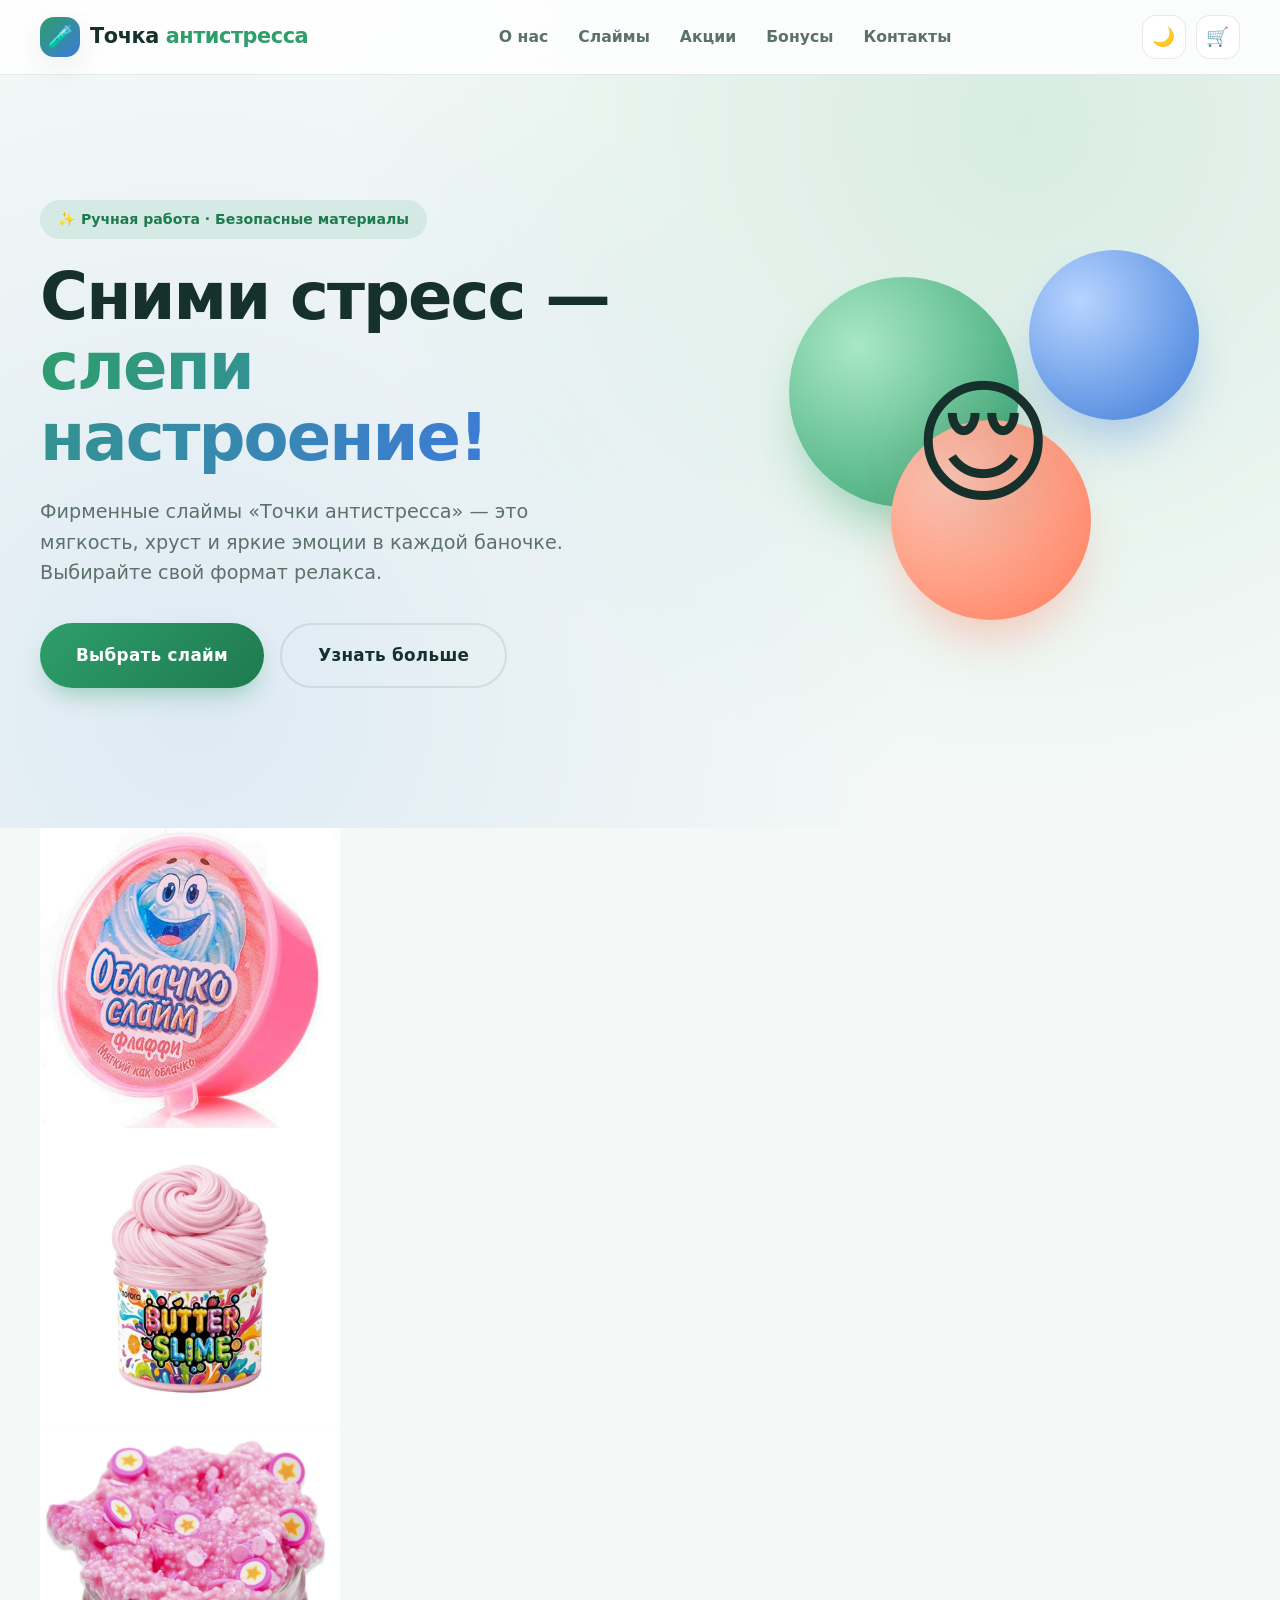
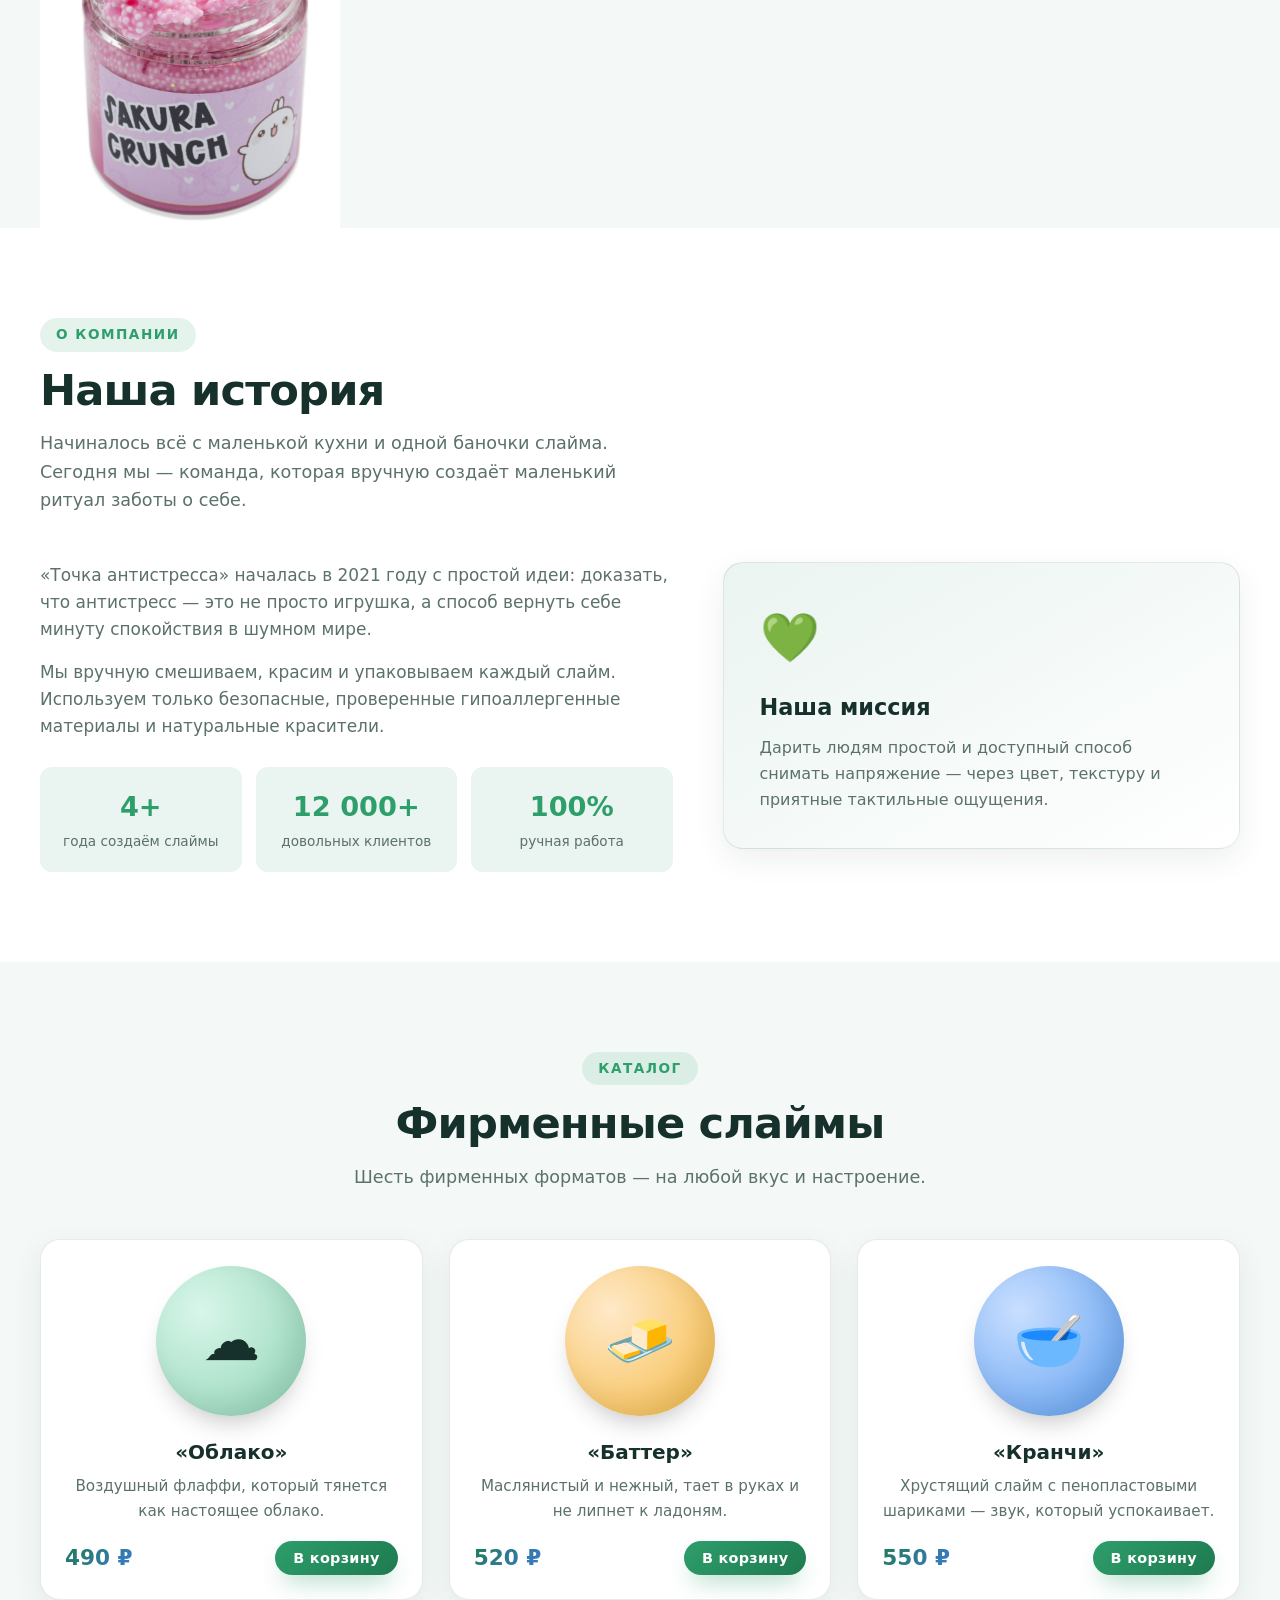
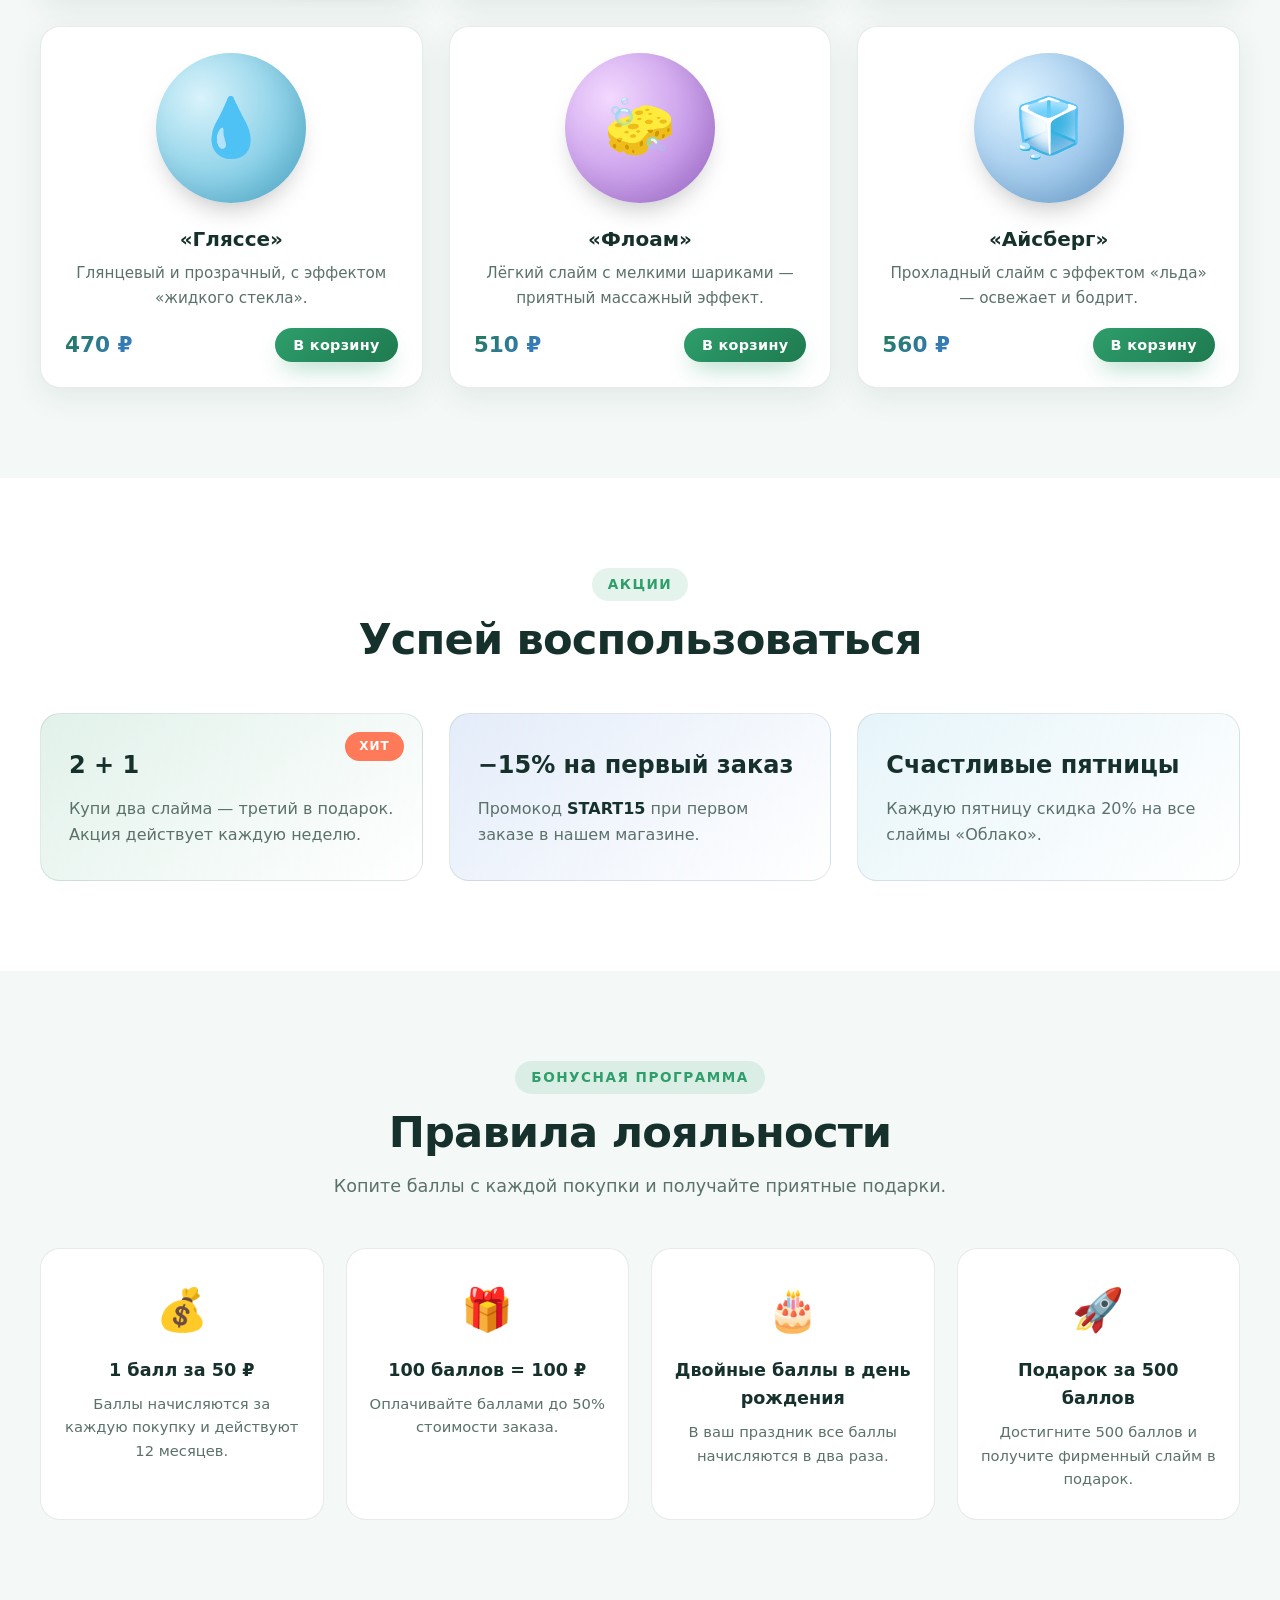
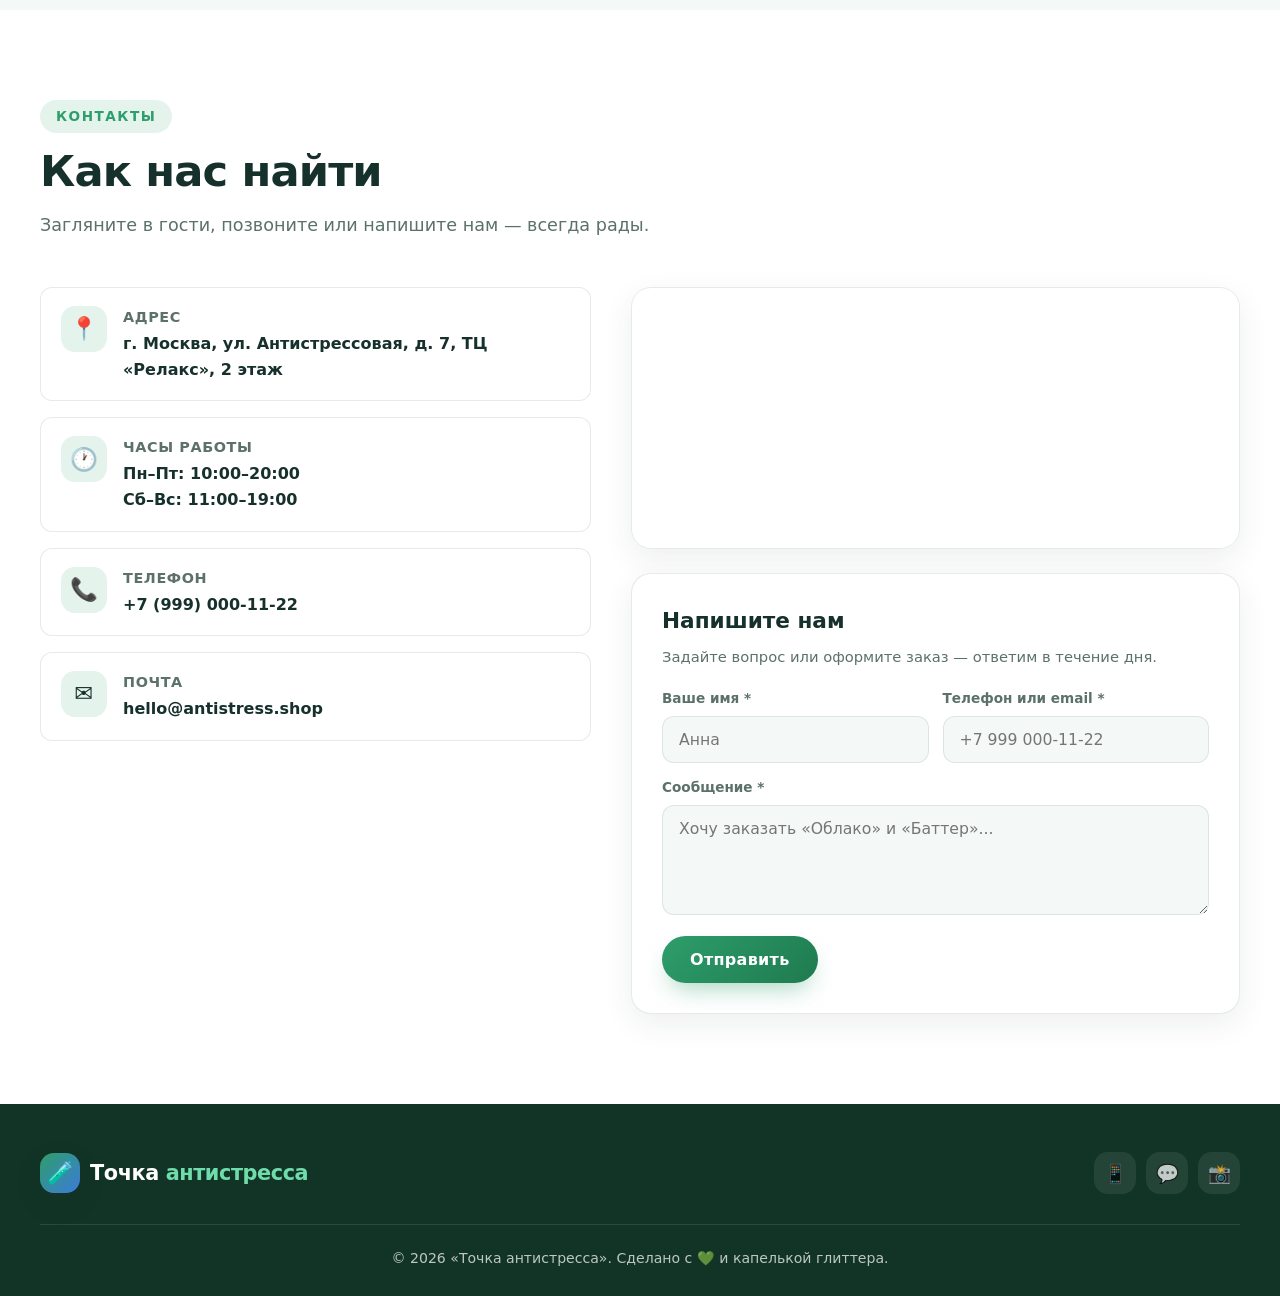
==== commit 7d94b48b: "Merge pull request #1 from sofianerman02-spec/new-photos Добавление картинок" ====
--- a/index.html
+++ b/index.html
@@ -76,7 +76,7 @@
         </div>
       </div>
     </section>
-    <div class="container" style="display: flex; gap: 20px; justify-content: center; flex-wrap: wrap; margin-top: 40px;">
+    <div class="container">
       <img src="slimee/slime_1.jpg" alt="Слайм 1"
       width="300">
       <img src="slimee/slime_2.jpg" alt="Слайм 2"
@@ -89,7 +89,7 @@
       <div class="container">
         <div class="section__head reveal">
           <p class="section__tag">О компании</p>
-          <h2 class="section__title">Наша история!</h2>
+          <h2 class="section__title">Наша история</h2>
           <p class="section__lead">Начиналось всё с маленькой кухни и одной баночки слайма. Сегодня мы — команда, которая вручную создаёт маленький ритуал заботы о себе.</p>
         </div>
         <div class="about__grid">
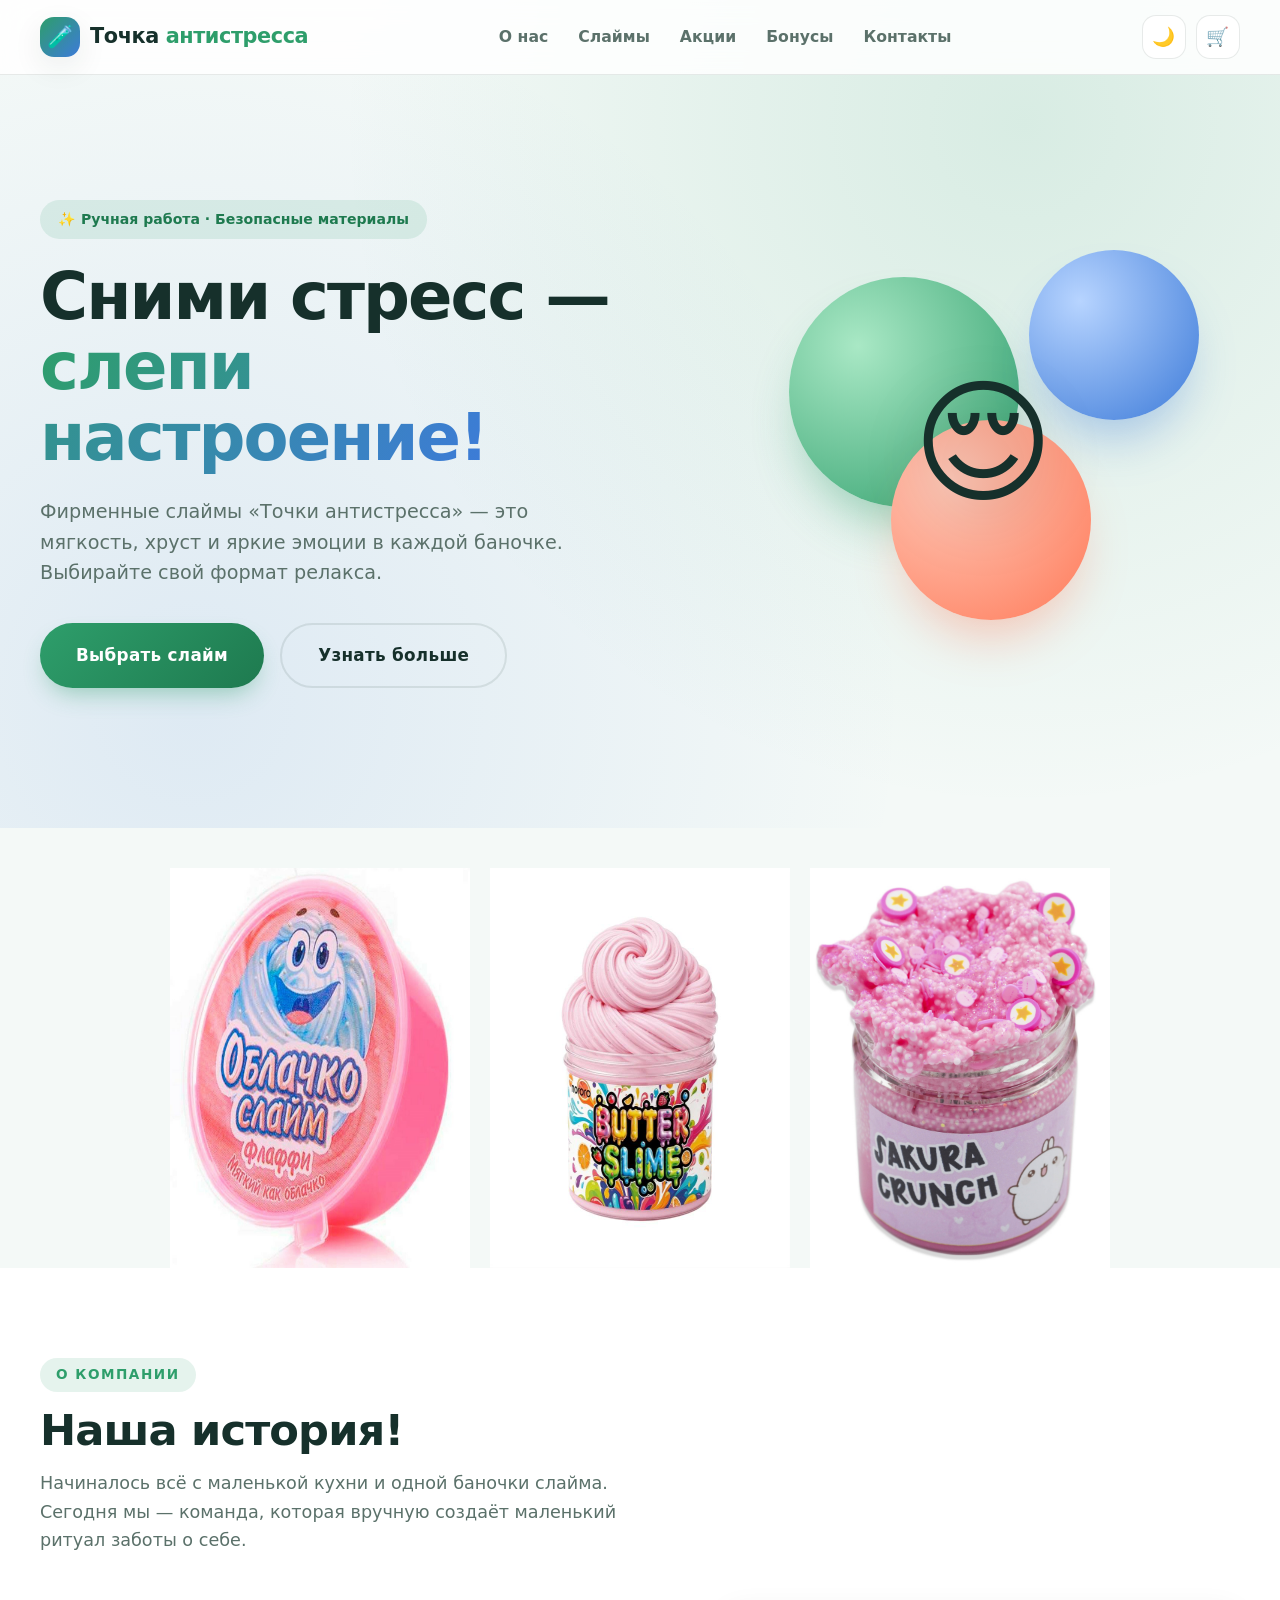
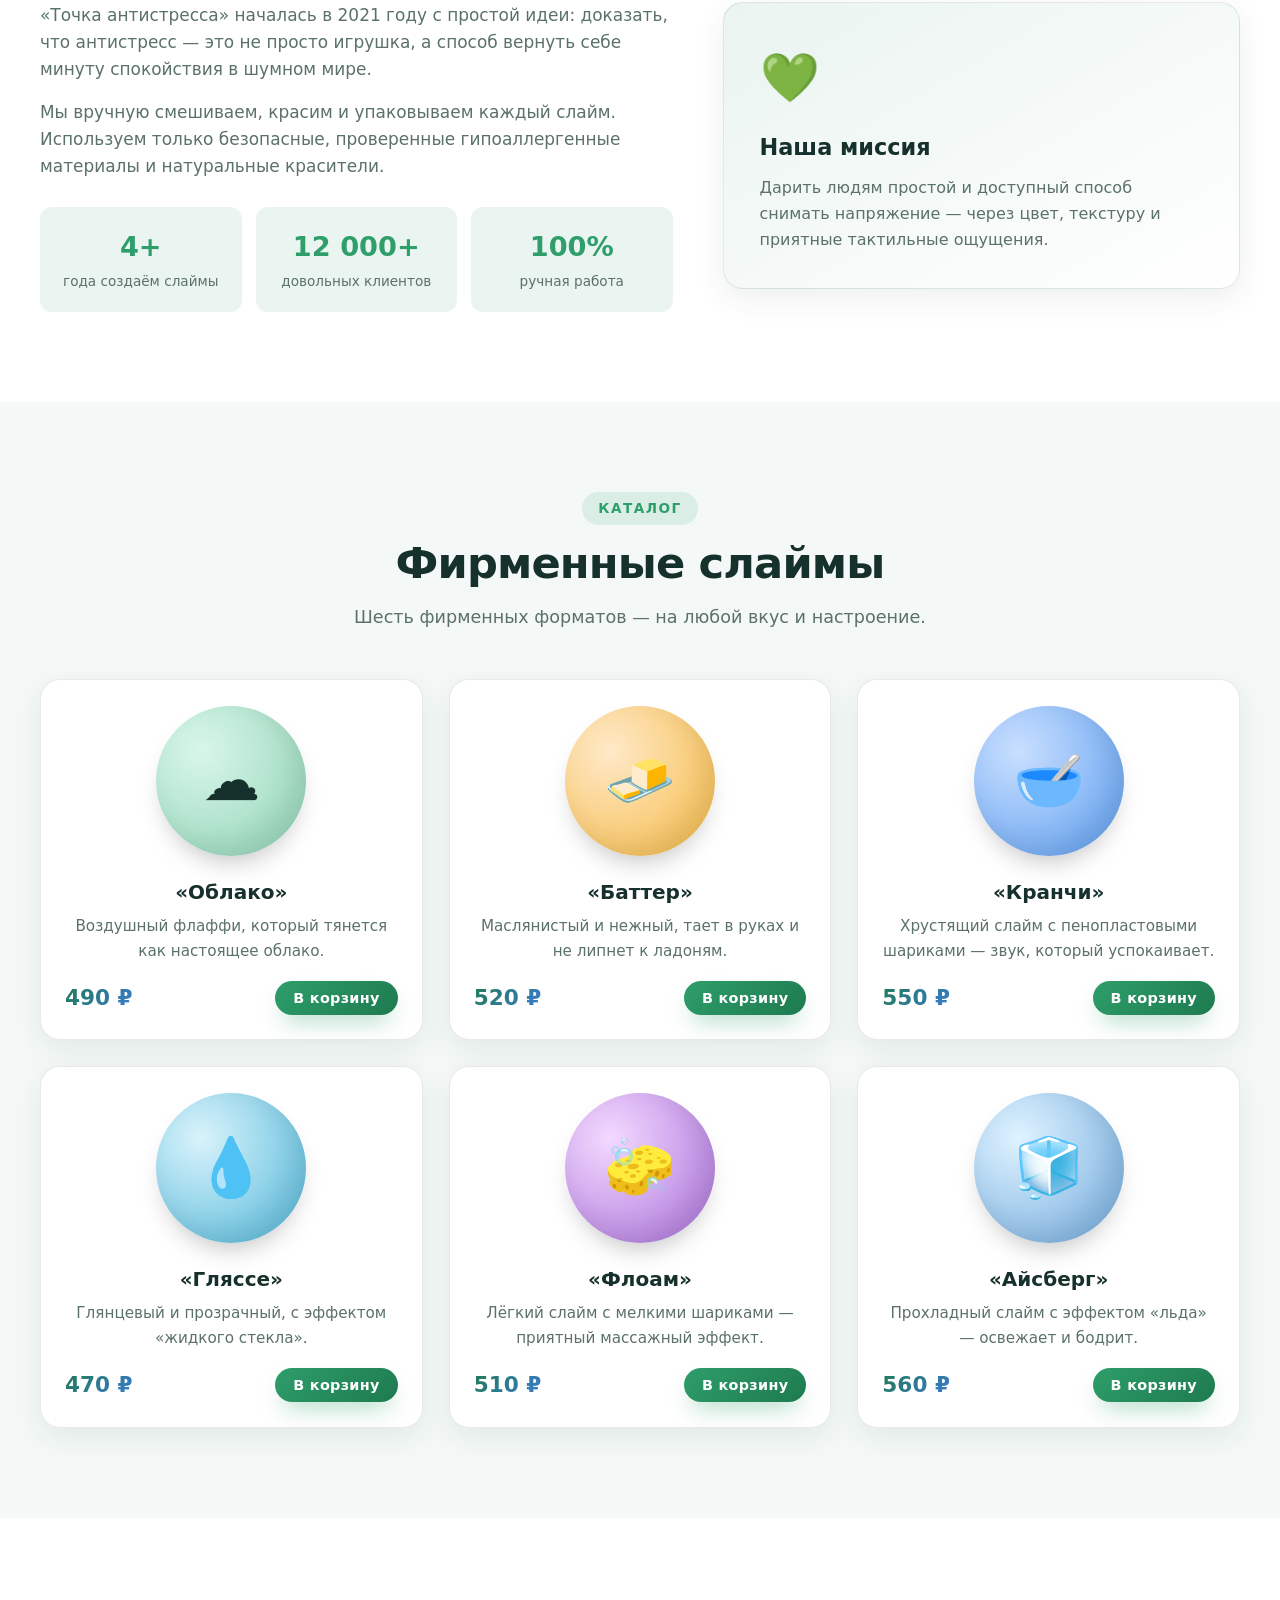
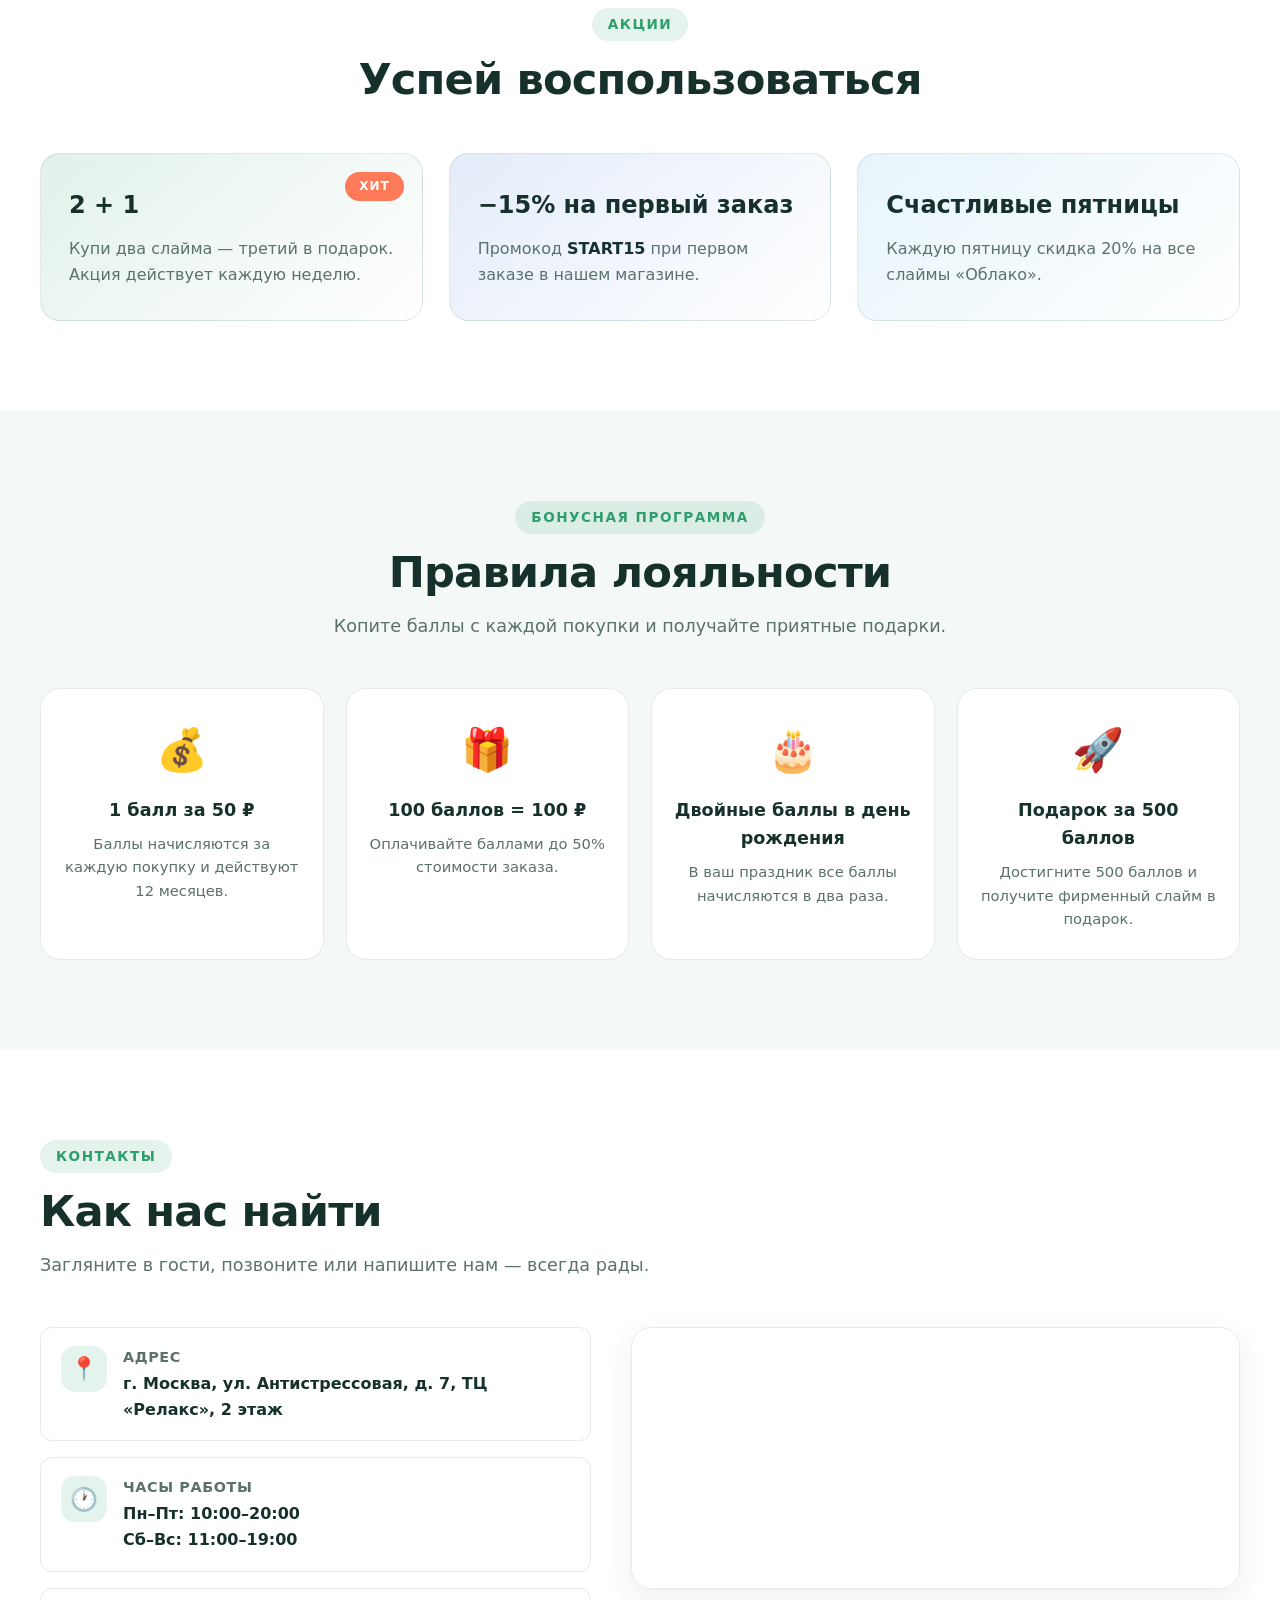
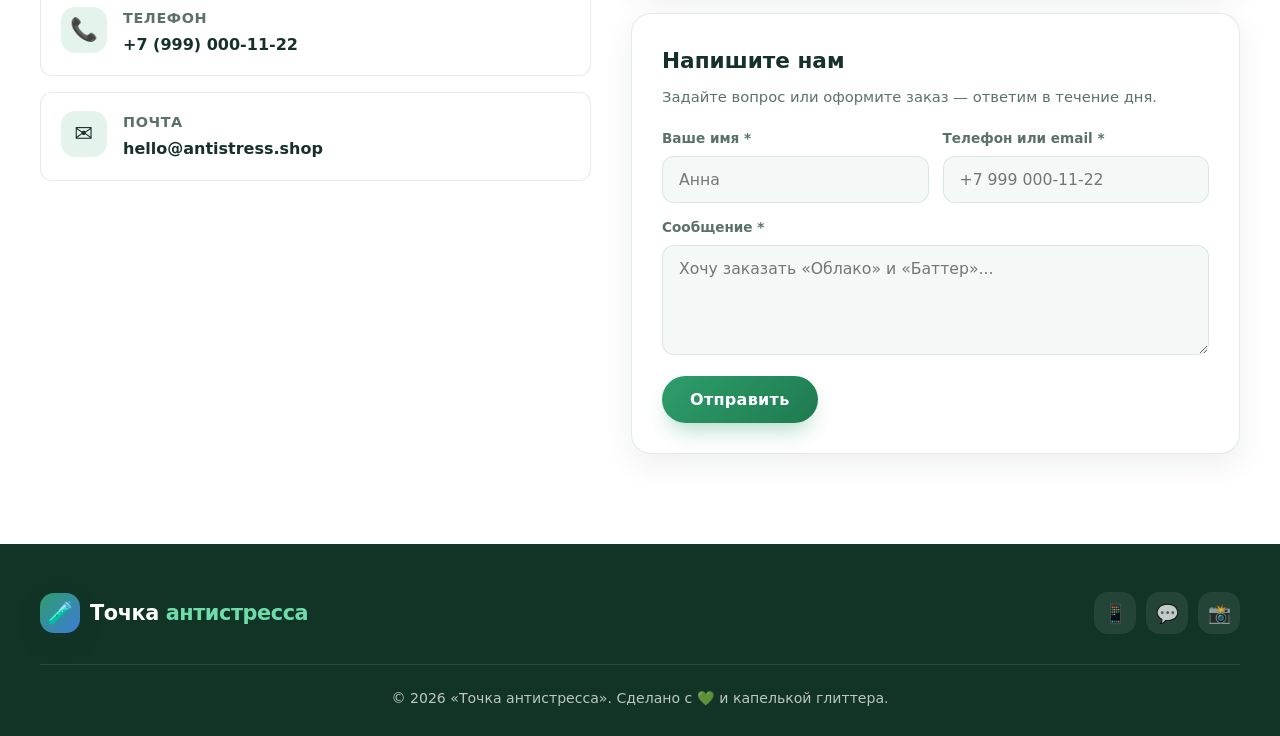
==== commit 54b01b89: "Merge pull request #3 from sofianerman02-spec/branch3 Изменение в заголовке в ветке 3" ====
--- a/index.html
+++ b/index.html
@@ -76,7 +76,7 @@
         </div>
       </div>
     </section>
-    <div class="container">
+    <div class="container" style="display: flex; gap: 20px; justify-content: center; flex-wrap: wrap; margin-top: 40px;">
       <img src="slimee/slime_1.jpg" alt="Слайм 1"
       width="300">
       <img src="slimee/slime_2.jpg" alt="Слайм 2"
@@ -89,7 +89,7 @@
       <div class="container">
         <div class="section__head reveal">
           <p class="section__tag">О компании</p>
-          <h2 class="section__title">Наша история</h2>
+          <h2 class="section__title">Наша история!</h2>
           <p class="section__lead">Начиналось всё с маленькой кухни и одной баночки слайма. Сегодня мы — команда, которая вручную создаёт маленький ритуал заботы о себе.</p>
         </div>
         <div class="about__grid">
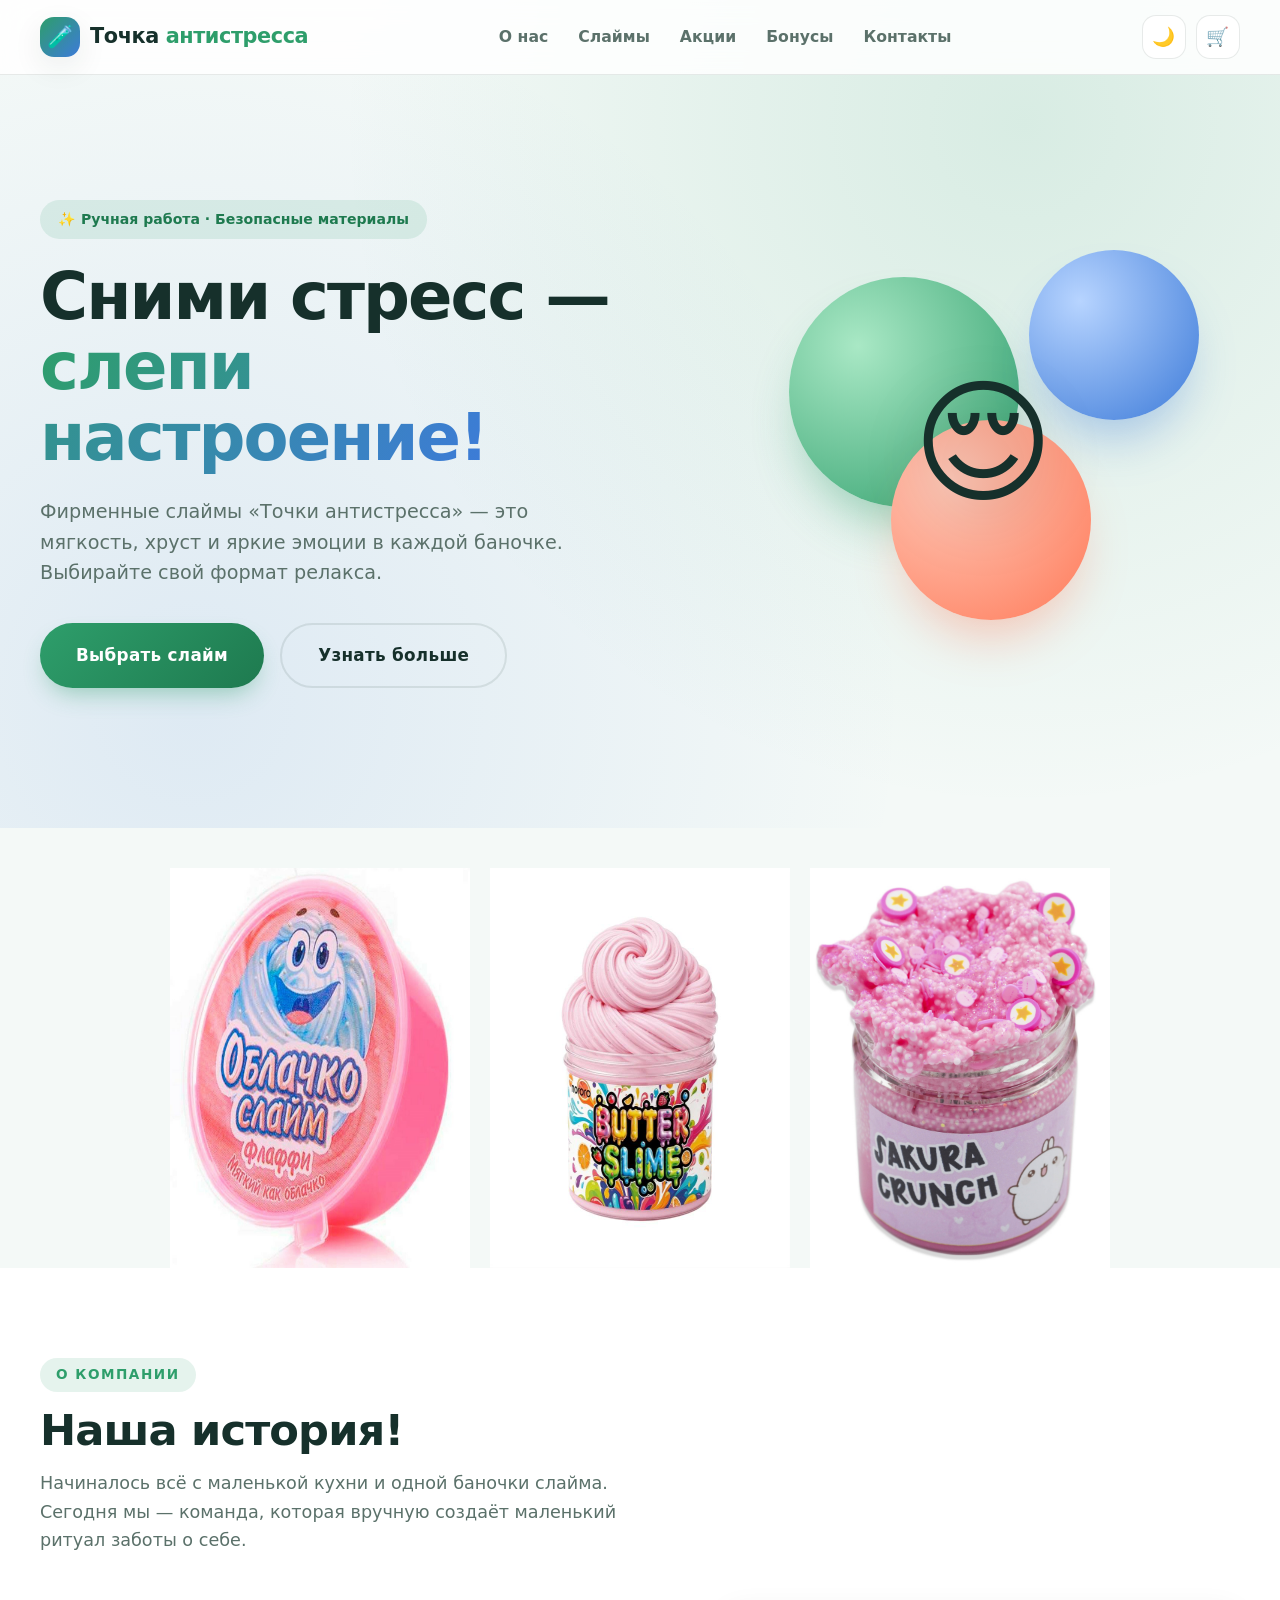
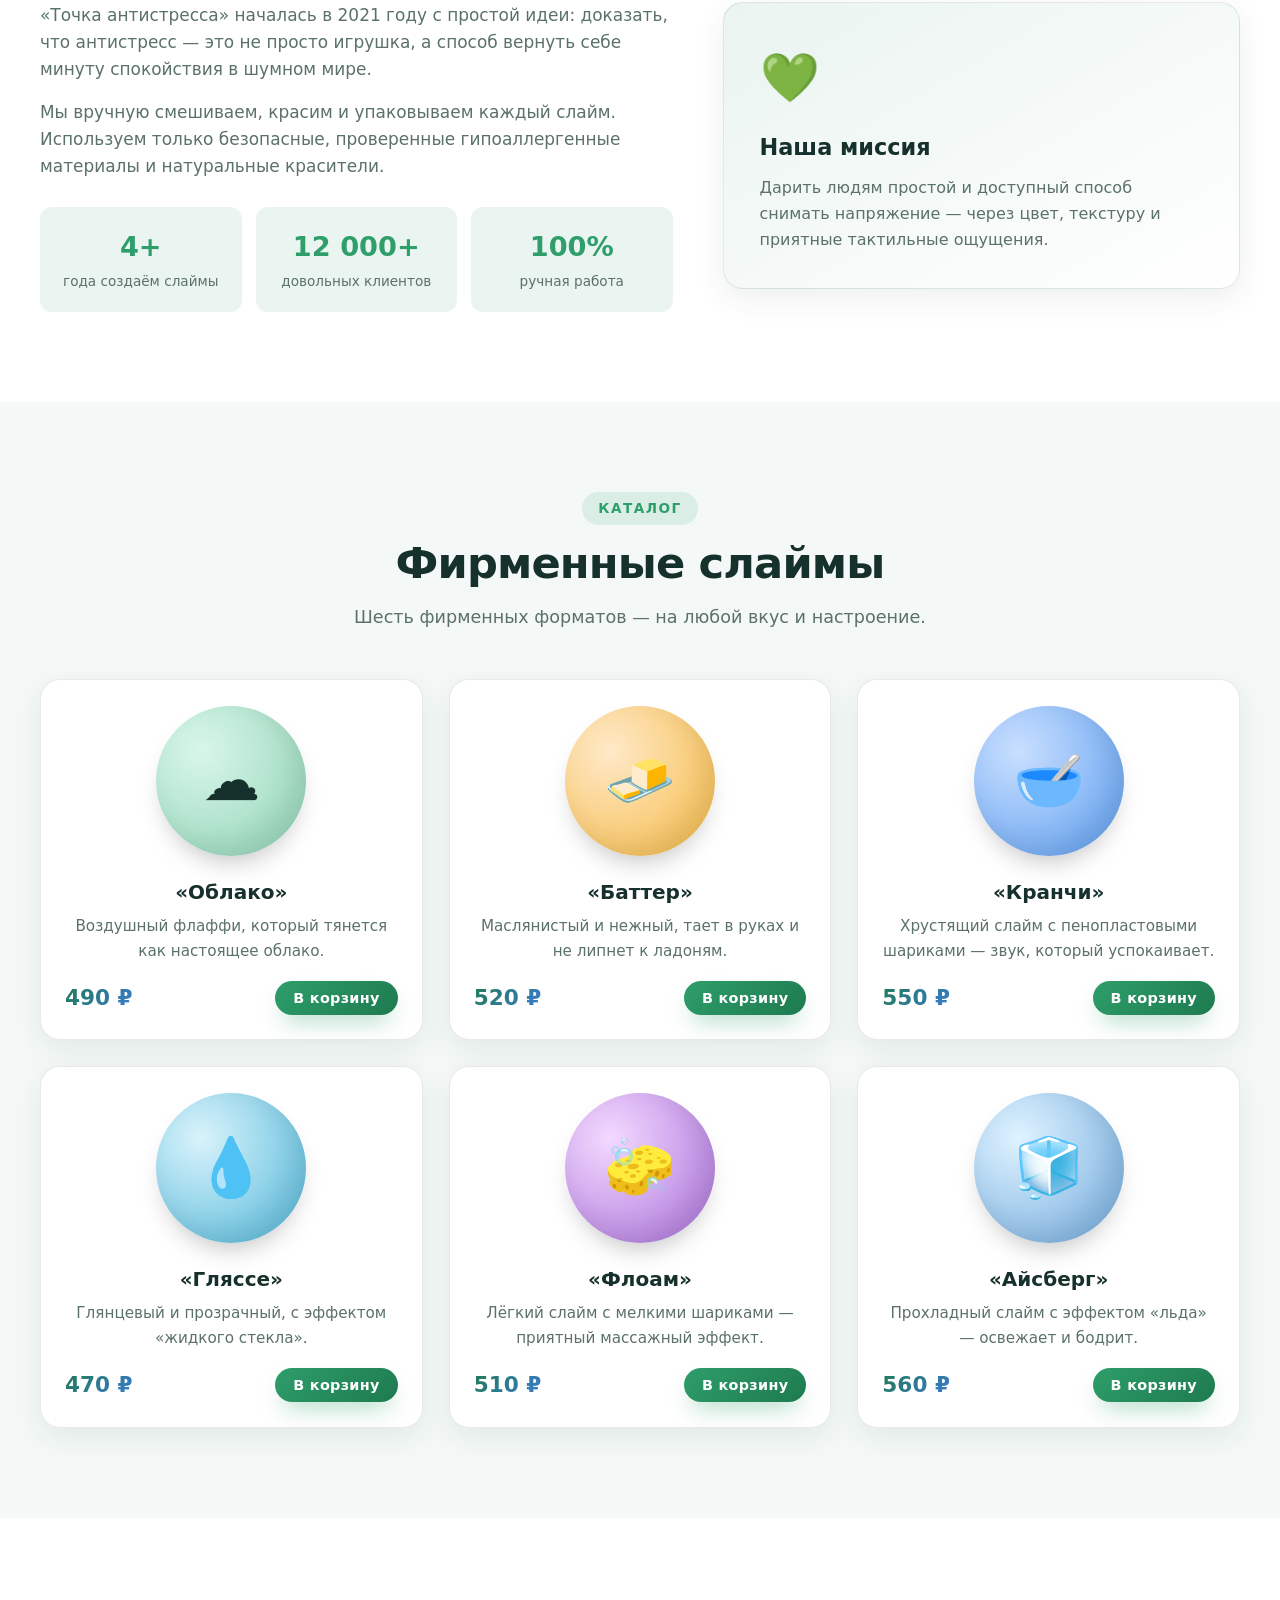
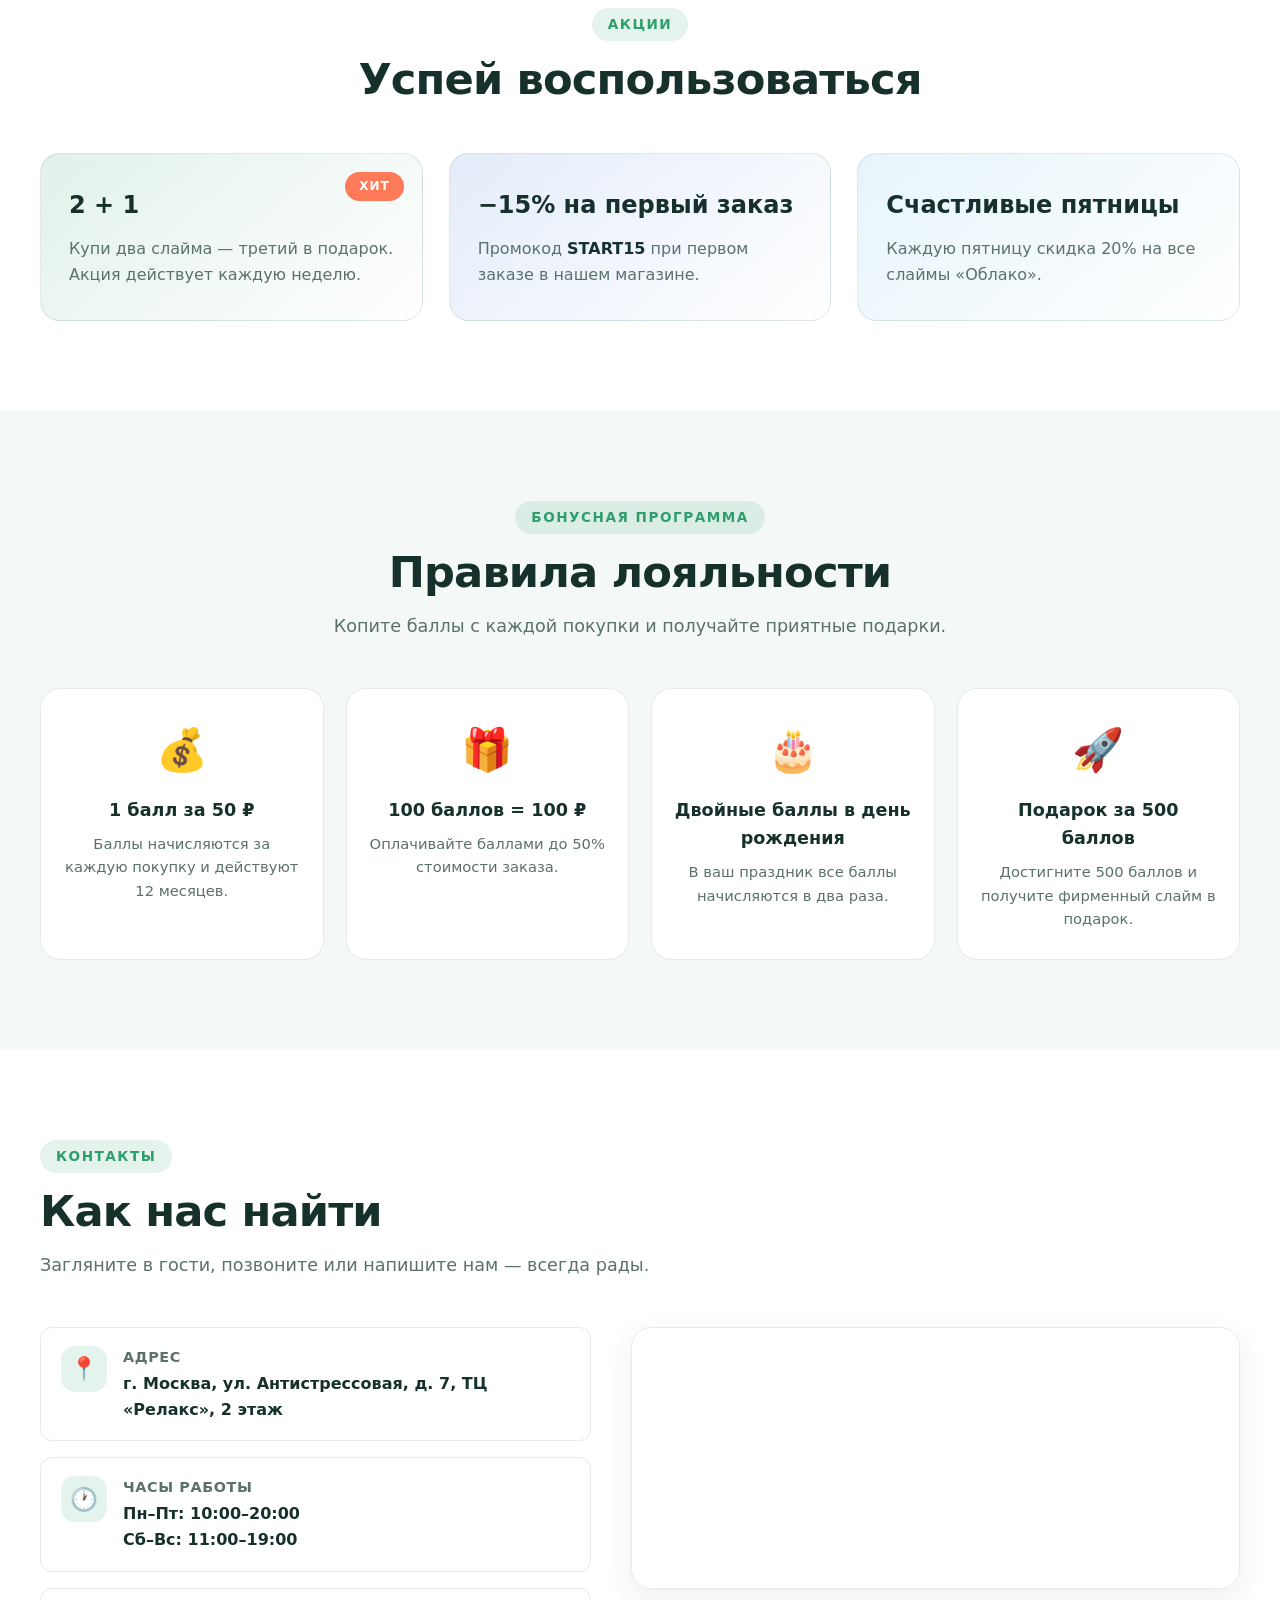
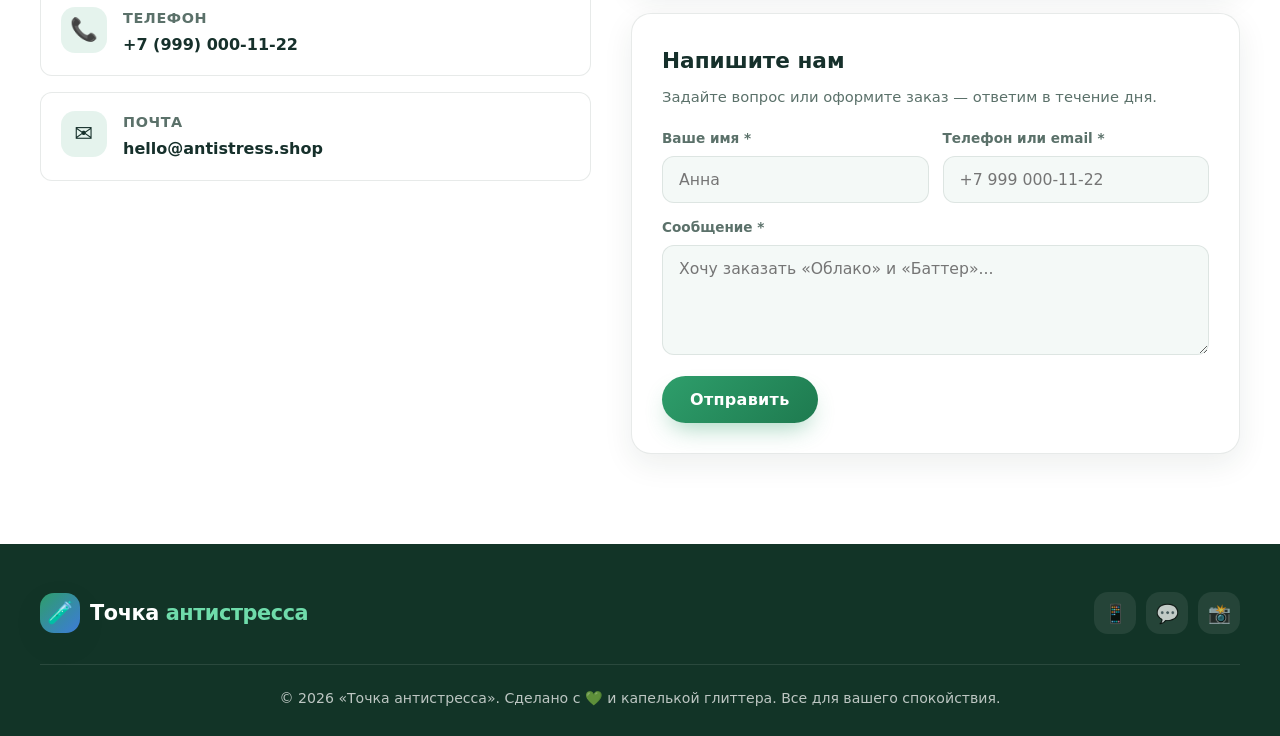
==== commit 30cf5220: "Update index.html" ====
--- a/index.html
+++ b/index.html
@@ -333,7 +333,7 @@
         <a href="#" class="footer__social" aria-label="ВКонтакте">💬</a>
         <a href="#" class="footer__social" aria-label="Instagram">📸</a>
       </div>
-      <p class="footer__copy">© <span class="js-year">2026</span> «Точка антистресса». Сделано с 💚 и капелькой глиттера.</p>
+      <p class="footer__copy">© <span class="js-year">2026</span> «Точка антистресса». Сделано с 💚 и капелькой глиттера. Все для вашего спокойствия.</p>
     </div>
   </footer>
 
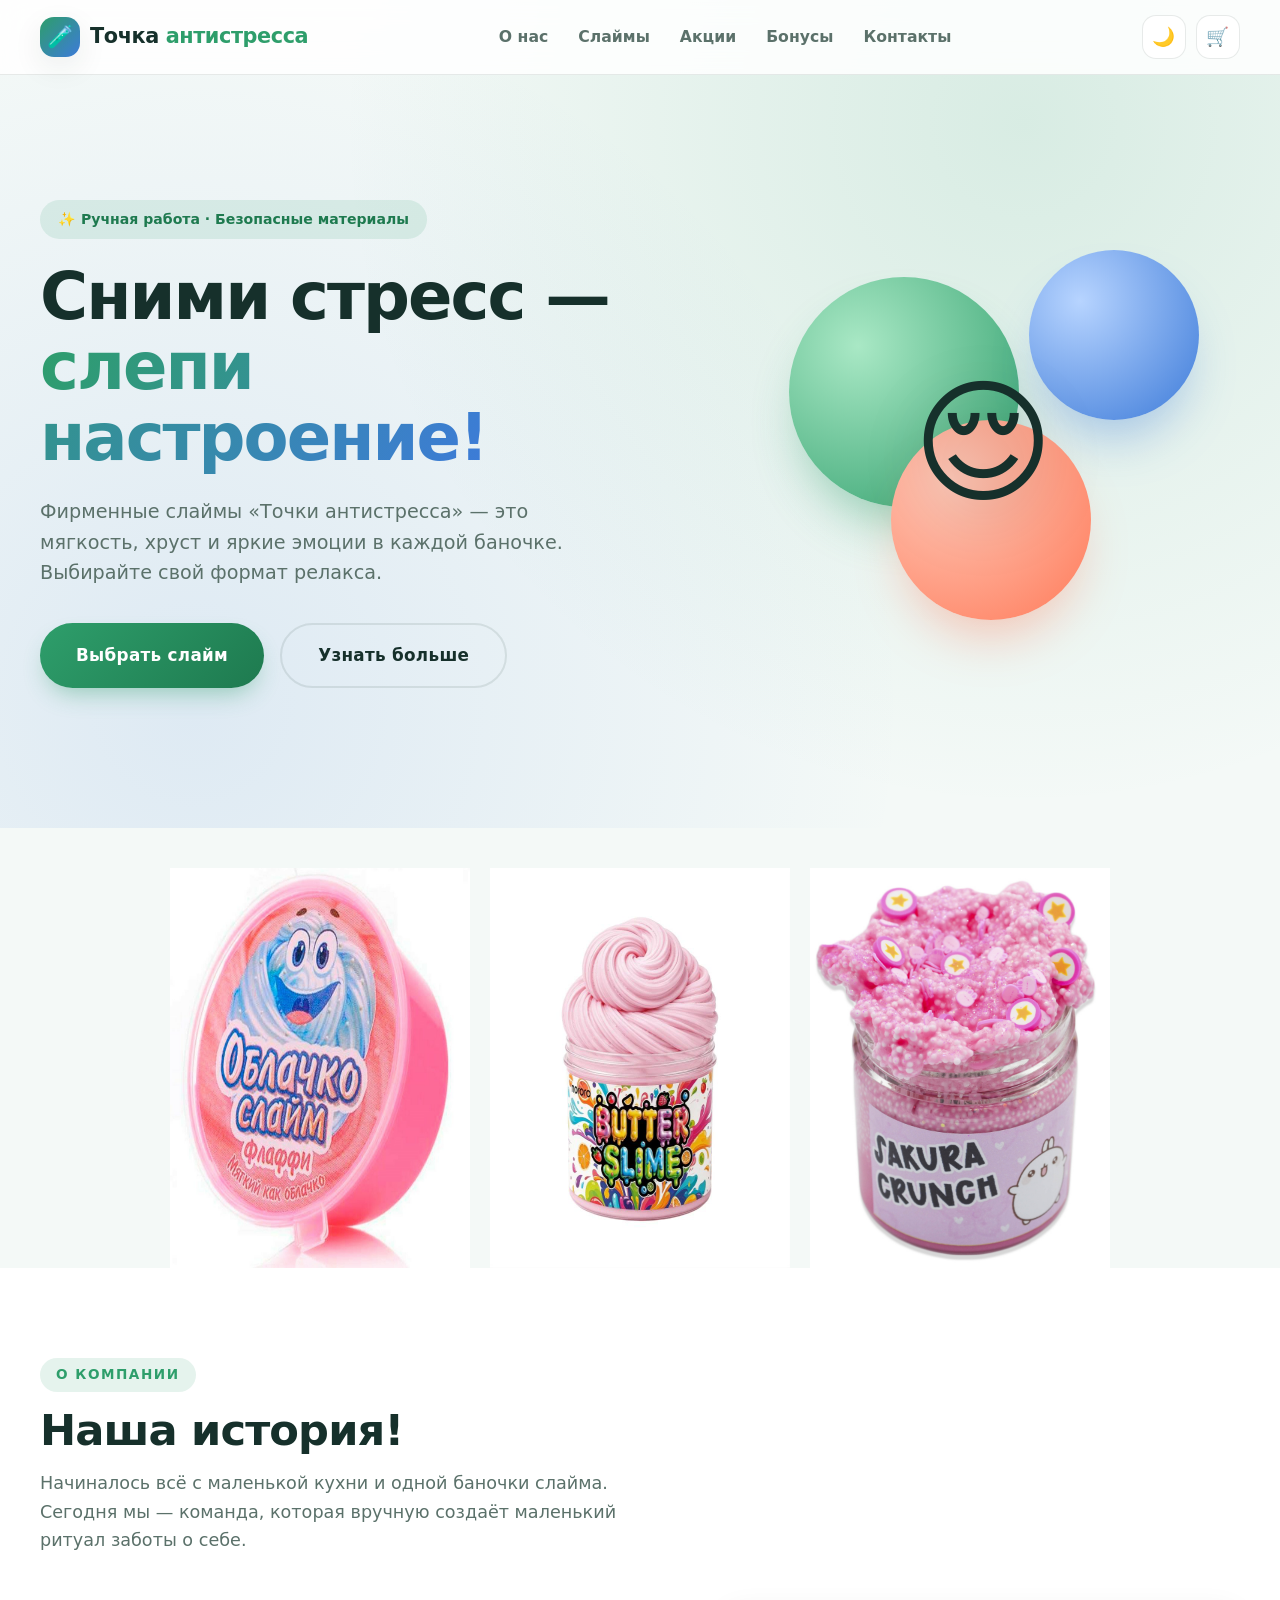
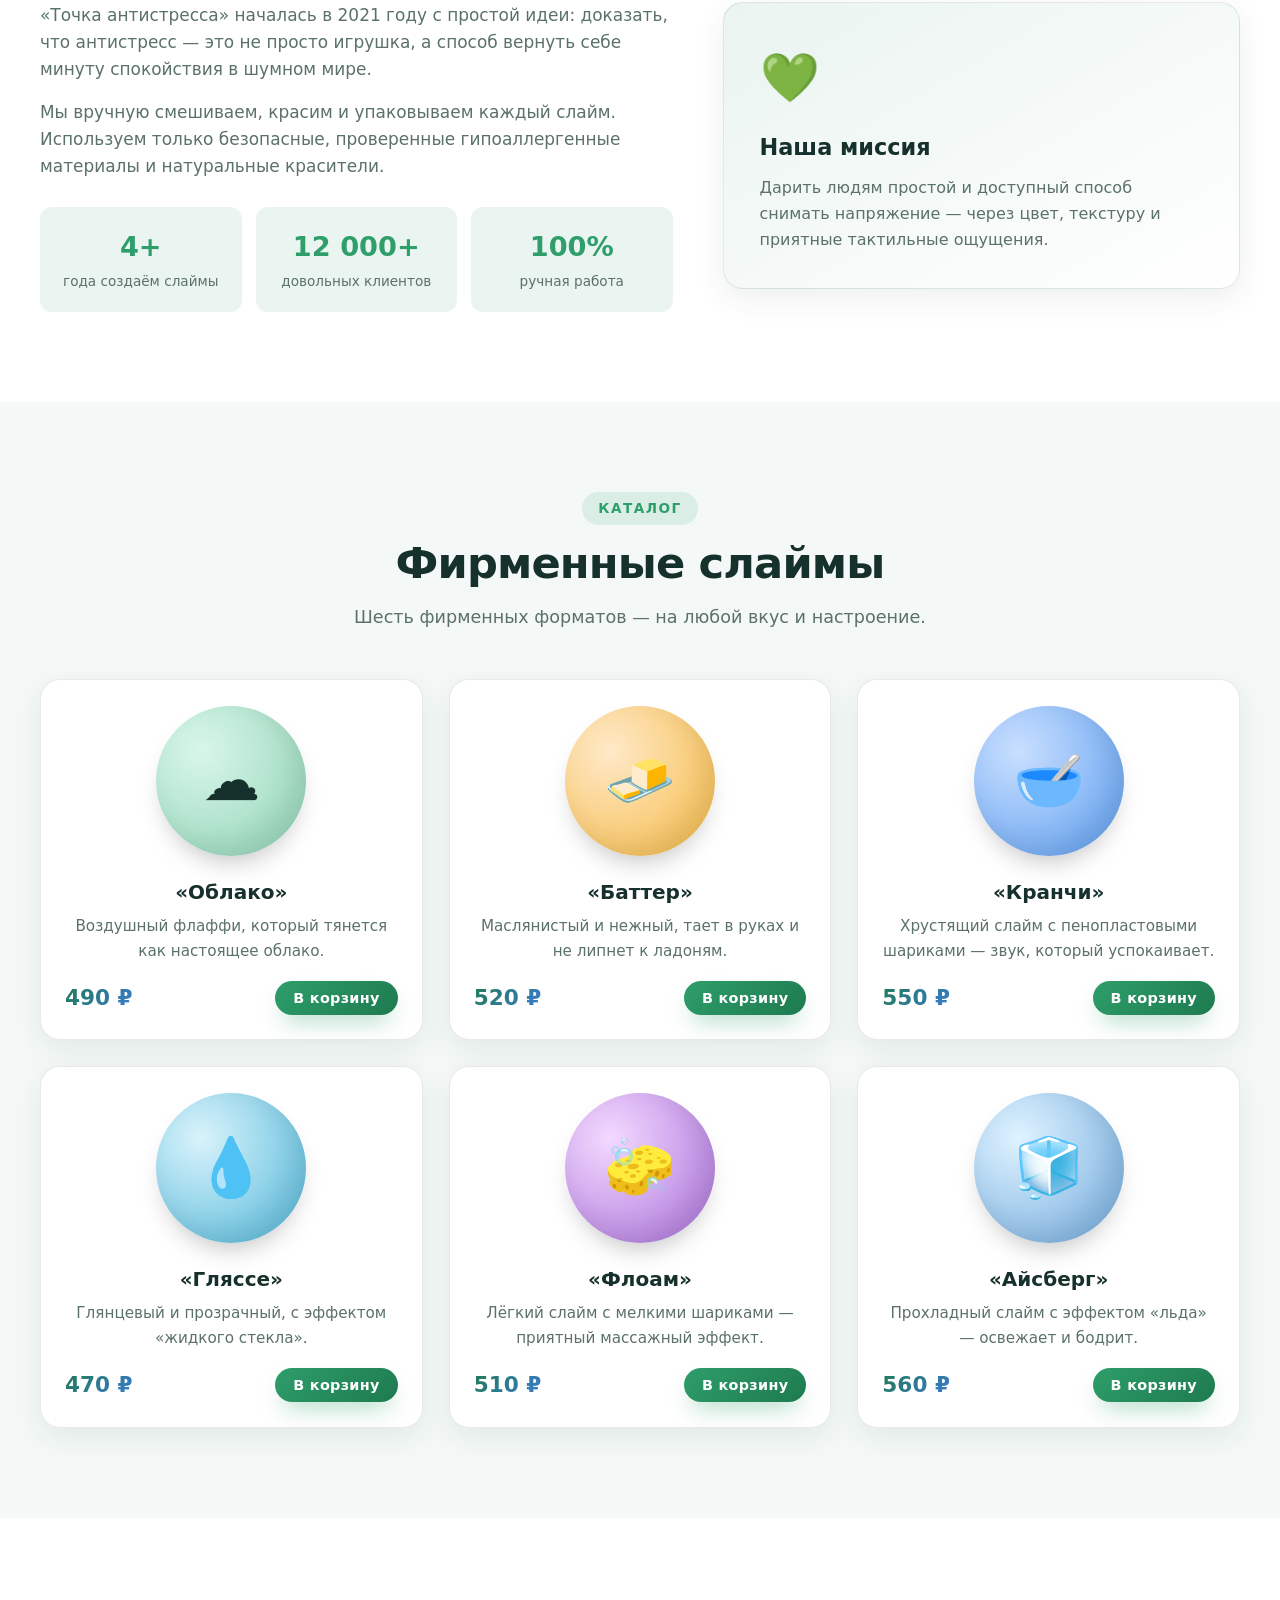
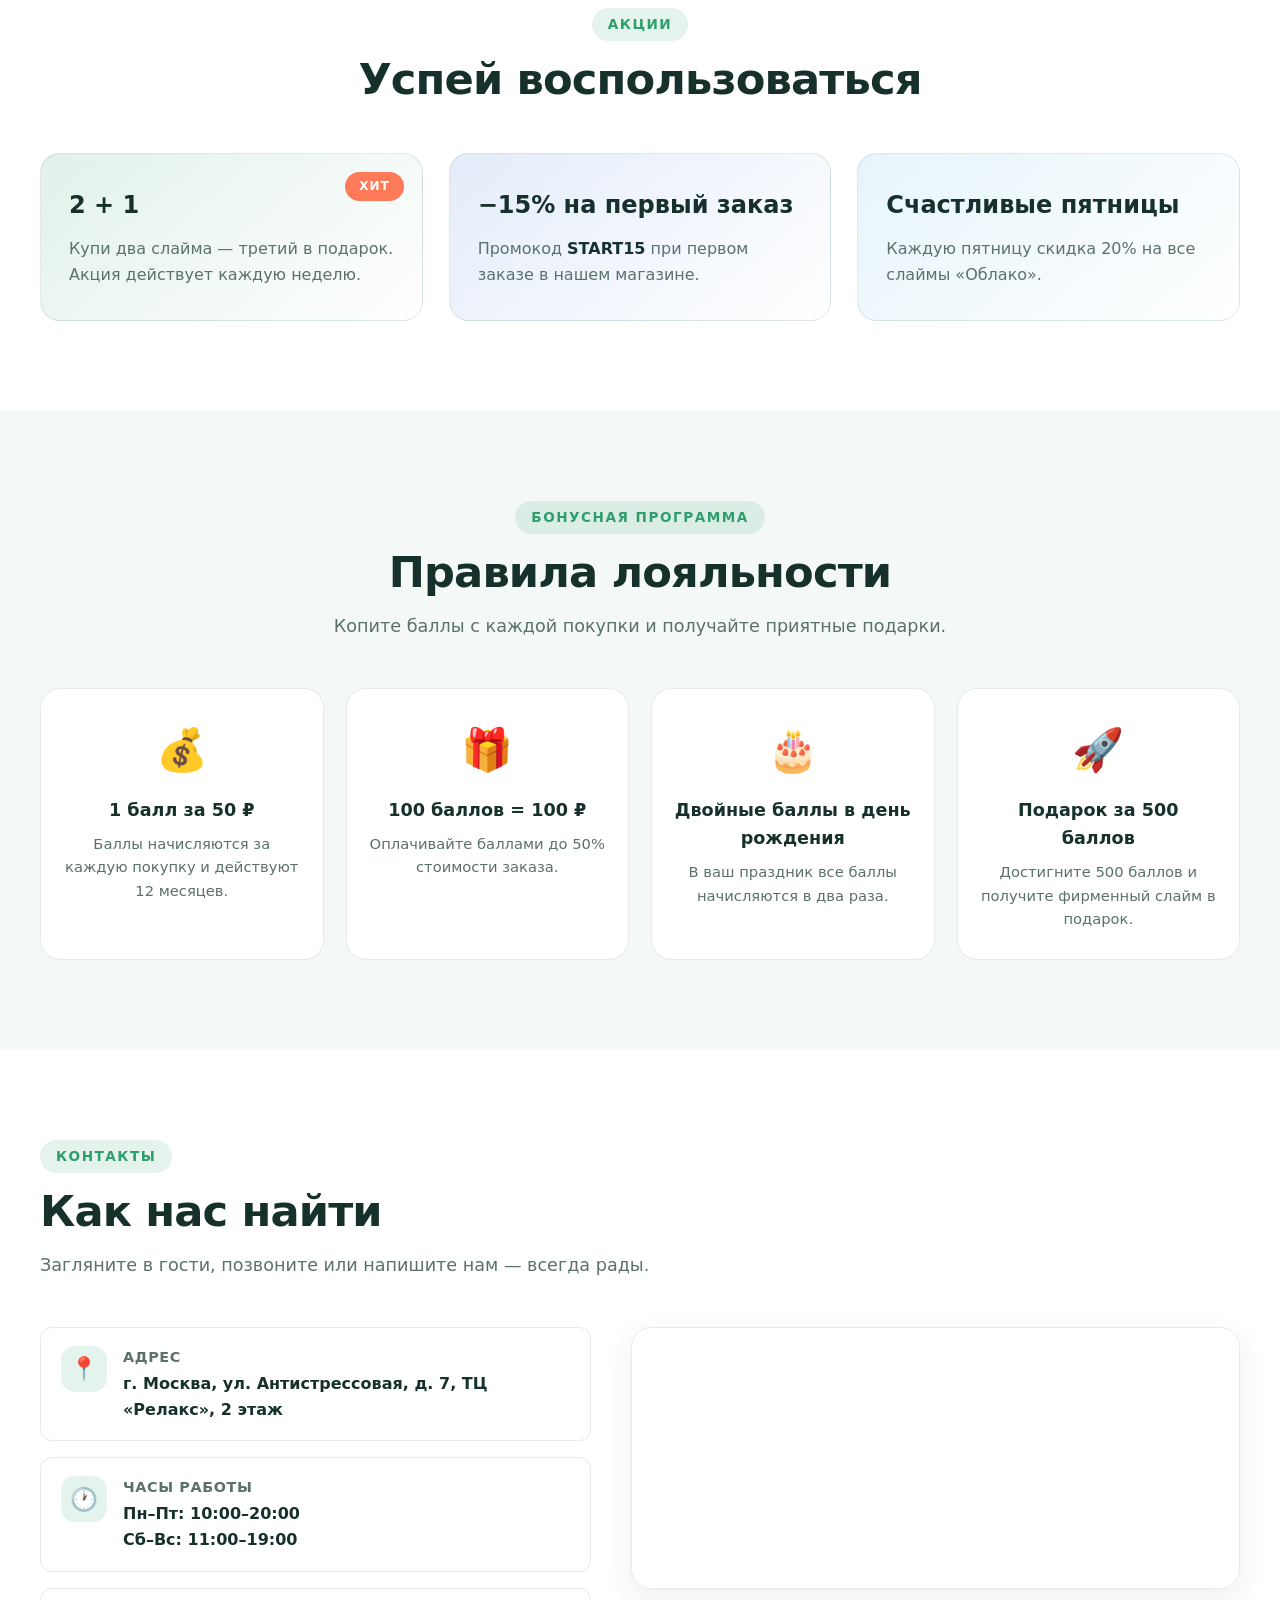
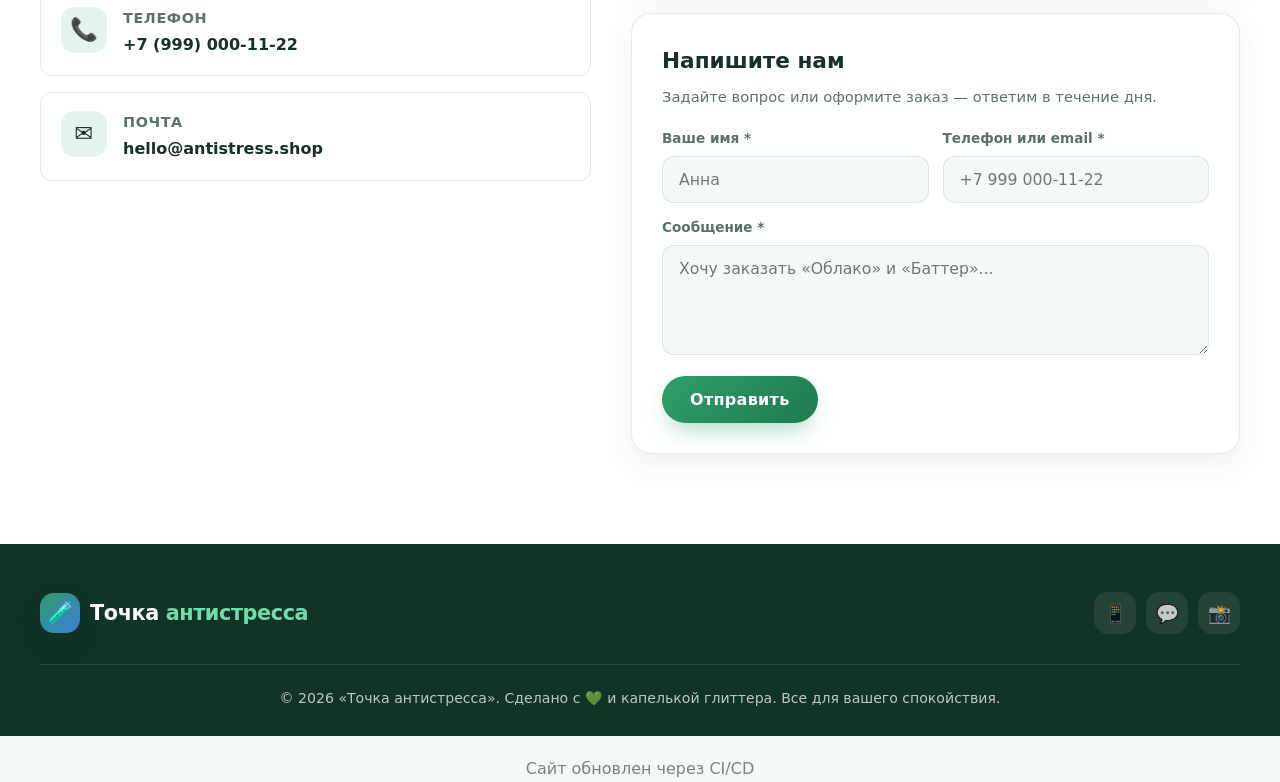
==== commit 7ace3f34: "Update index.html" ====
--- a/index.html
+++ b/index.html
@@ -359,5 +359,6 @@
   <button class="back-to-top" aria-label="Наверх" aria-hidden="true">↑</button>
 
   <script src="js/main.js" defer></script>
+  <p style="text-align: center; color: gray; margin-top: 20px;">Сайт обновлен через CI/CD</p>
 </body>
 </html>
